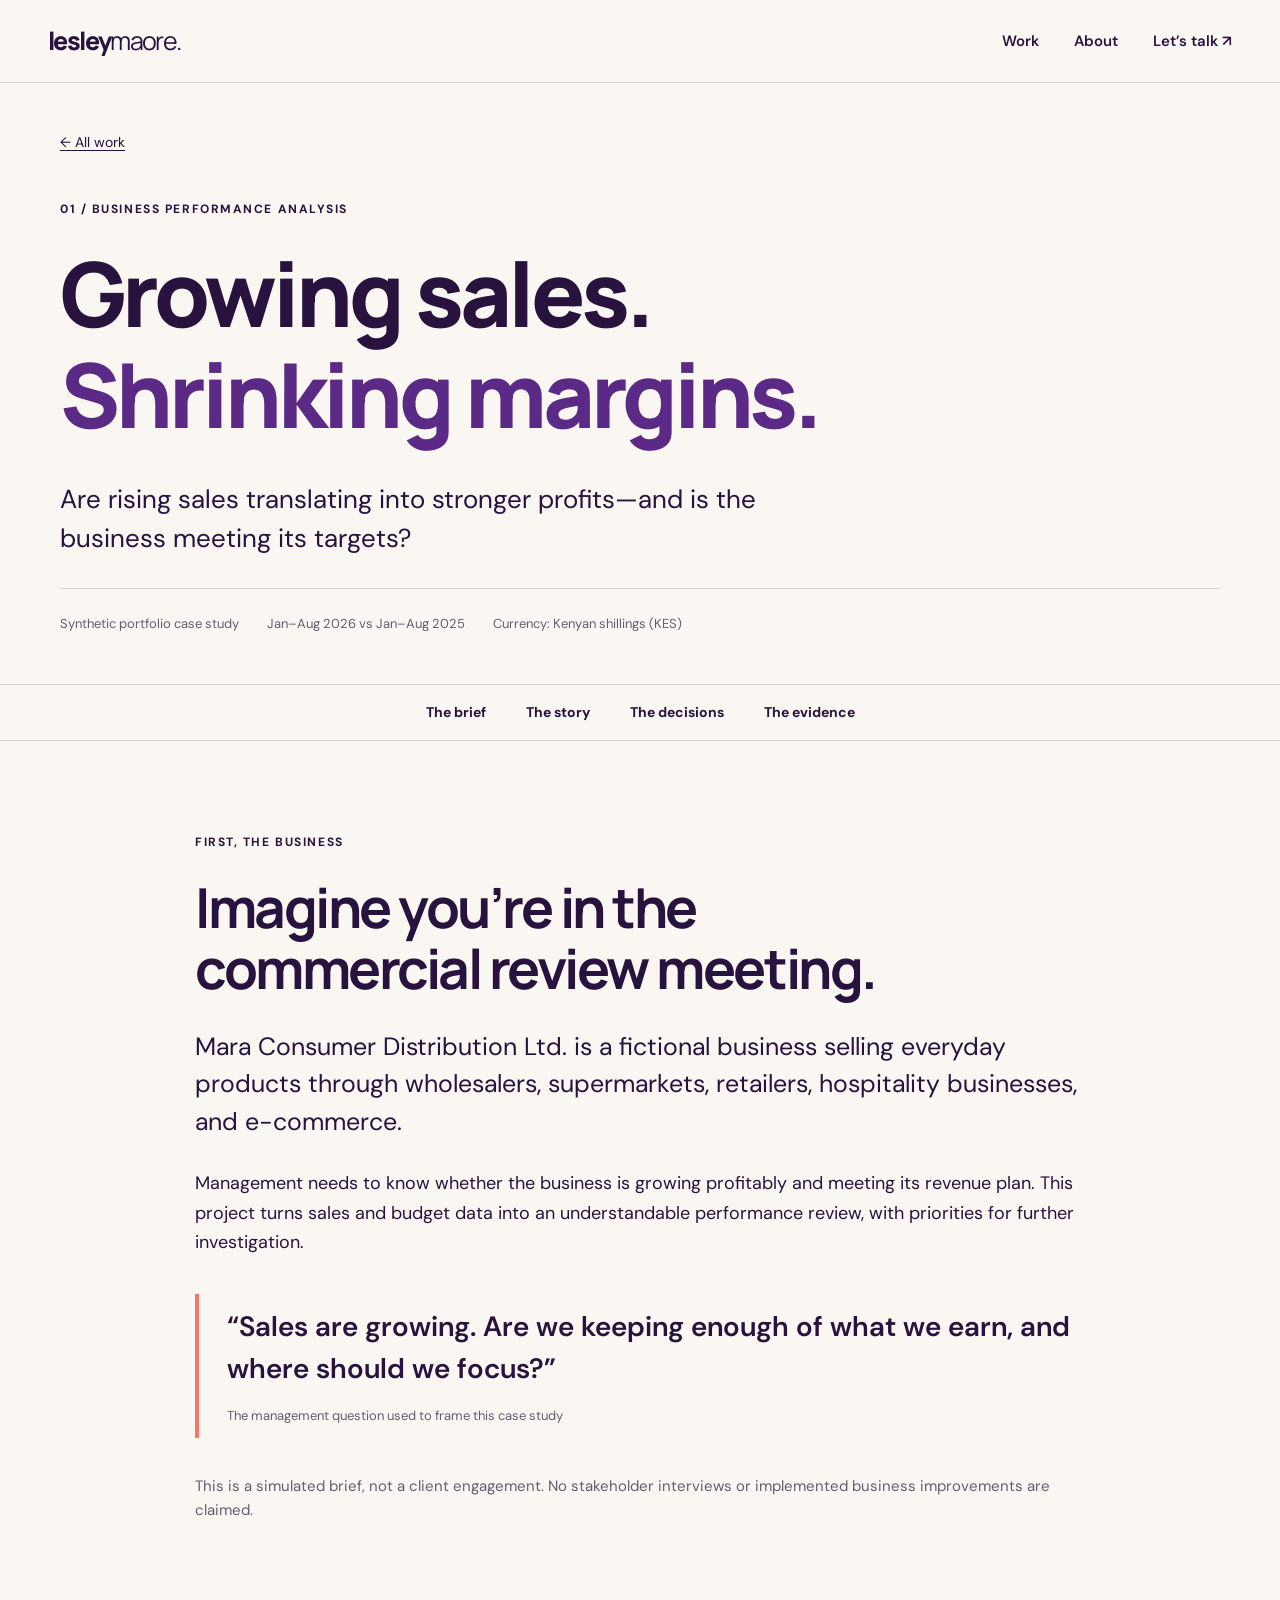
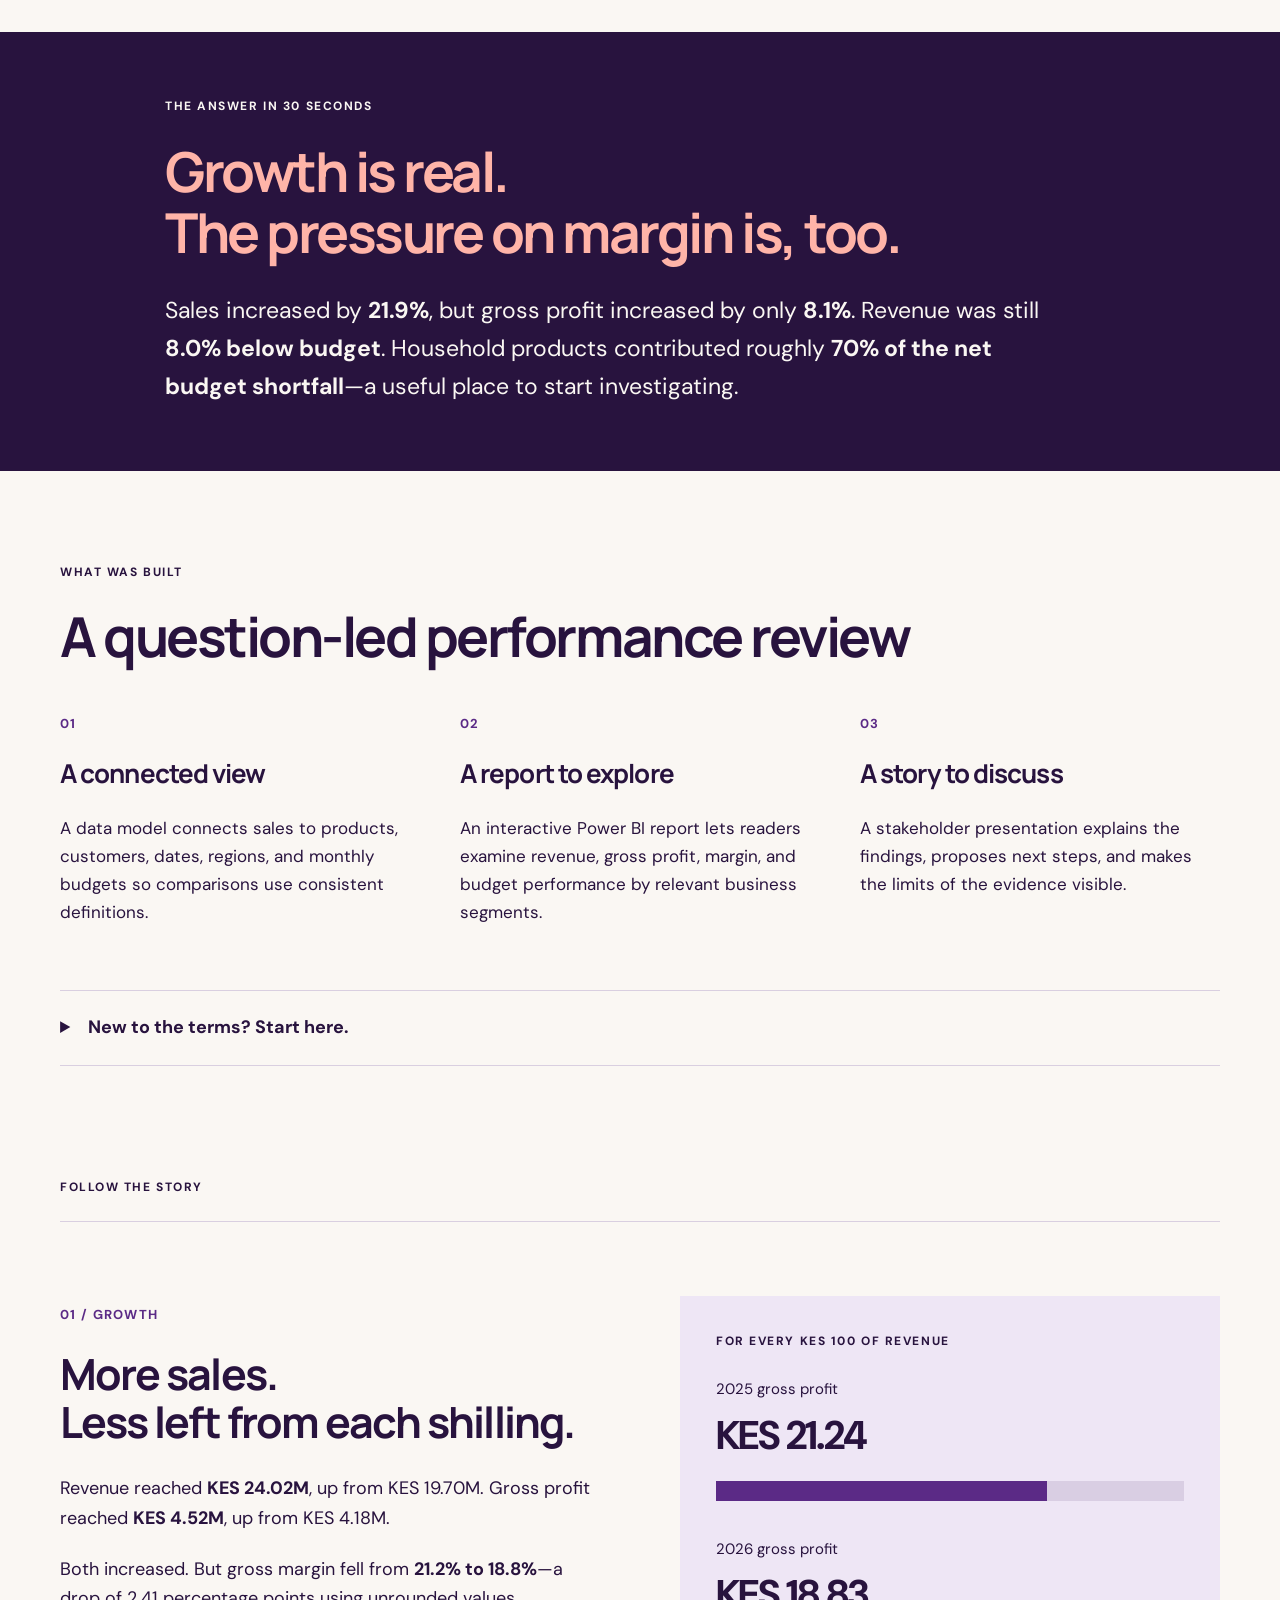
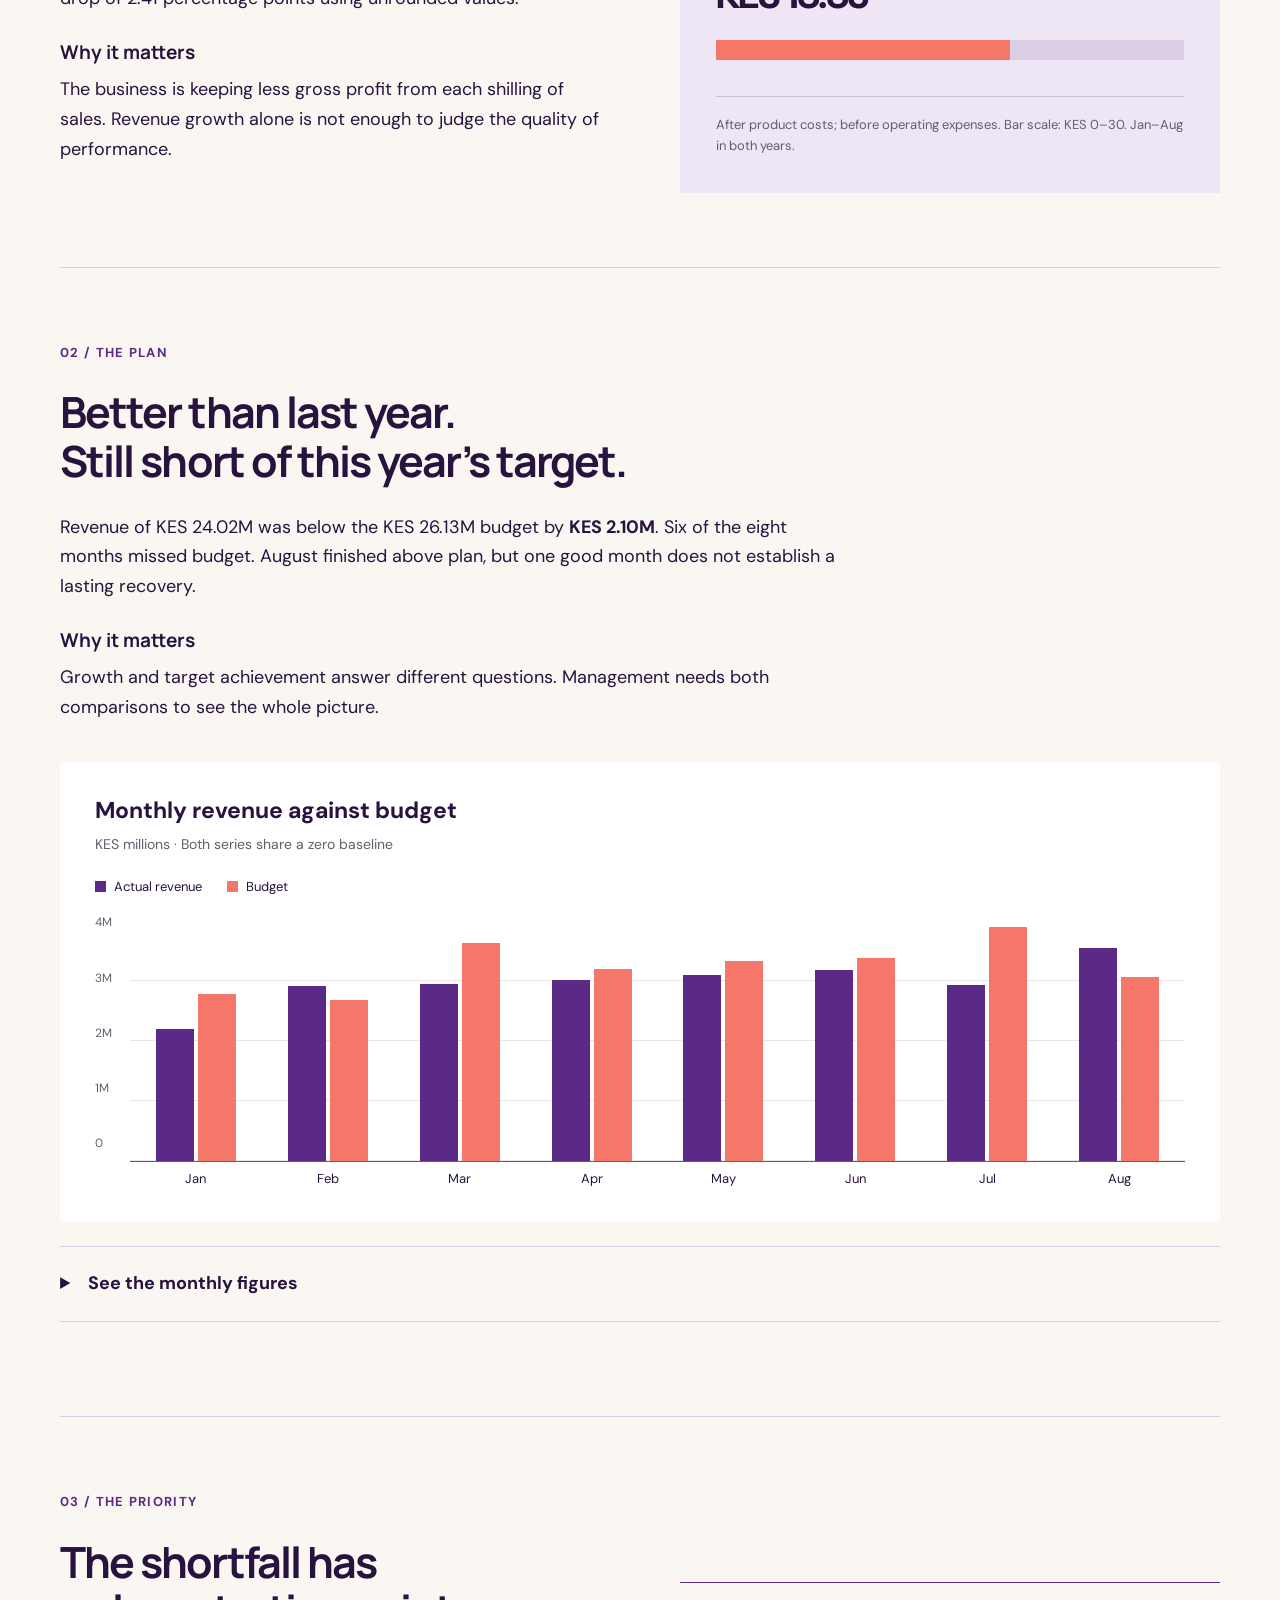
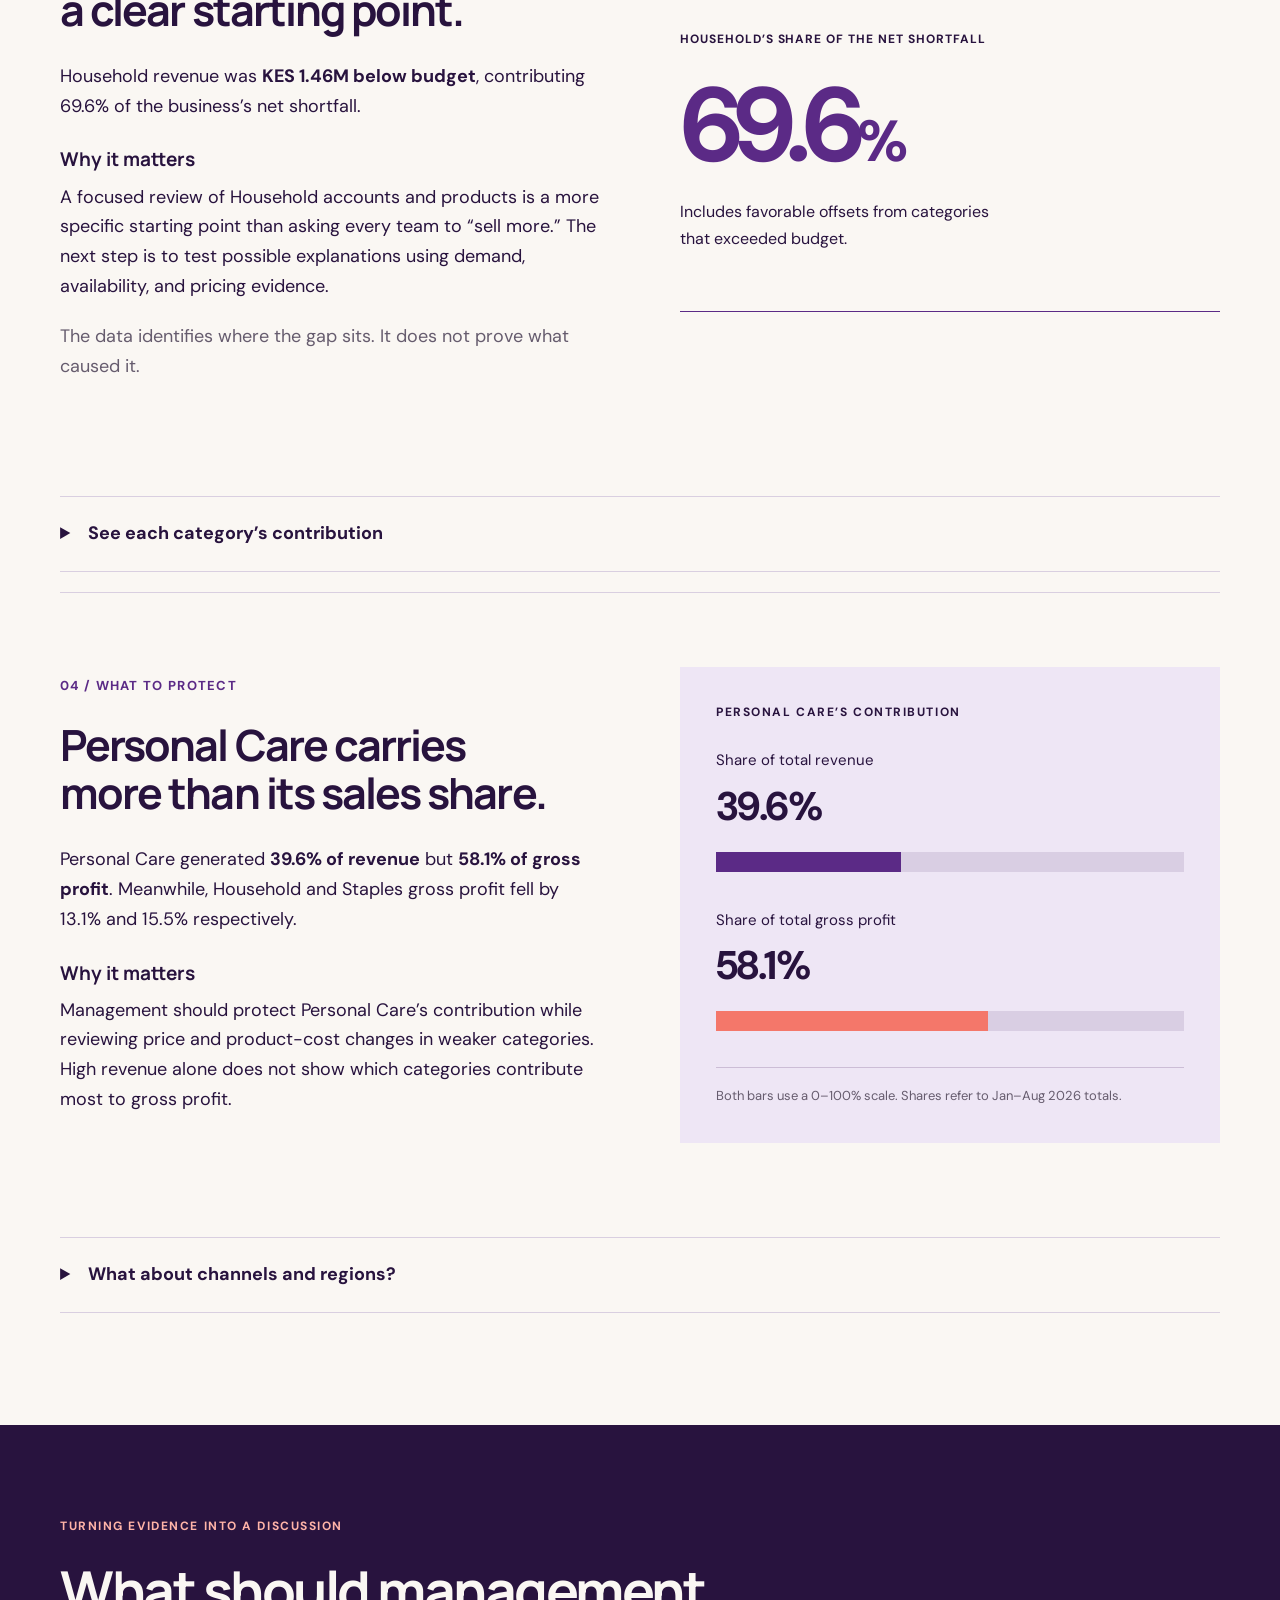
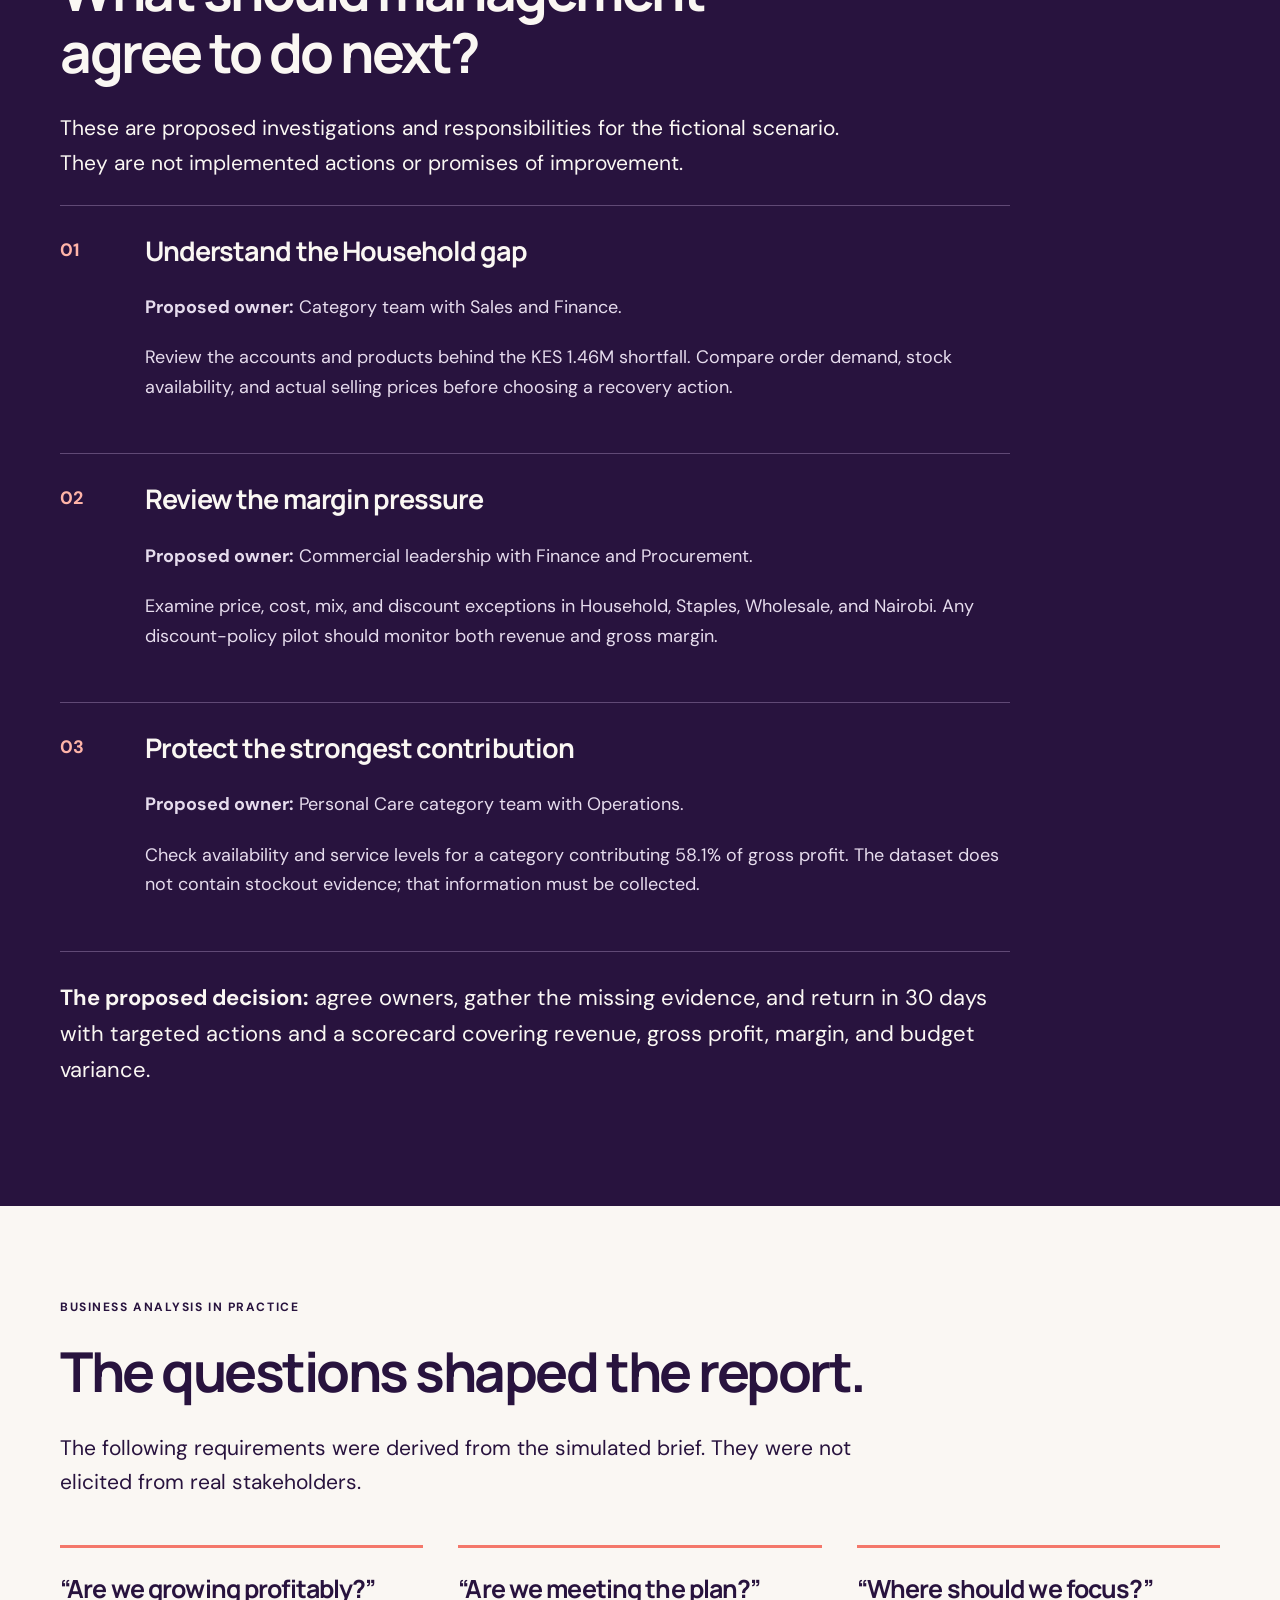
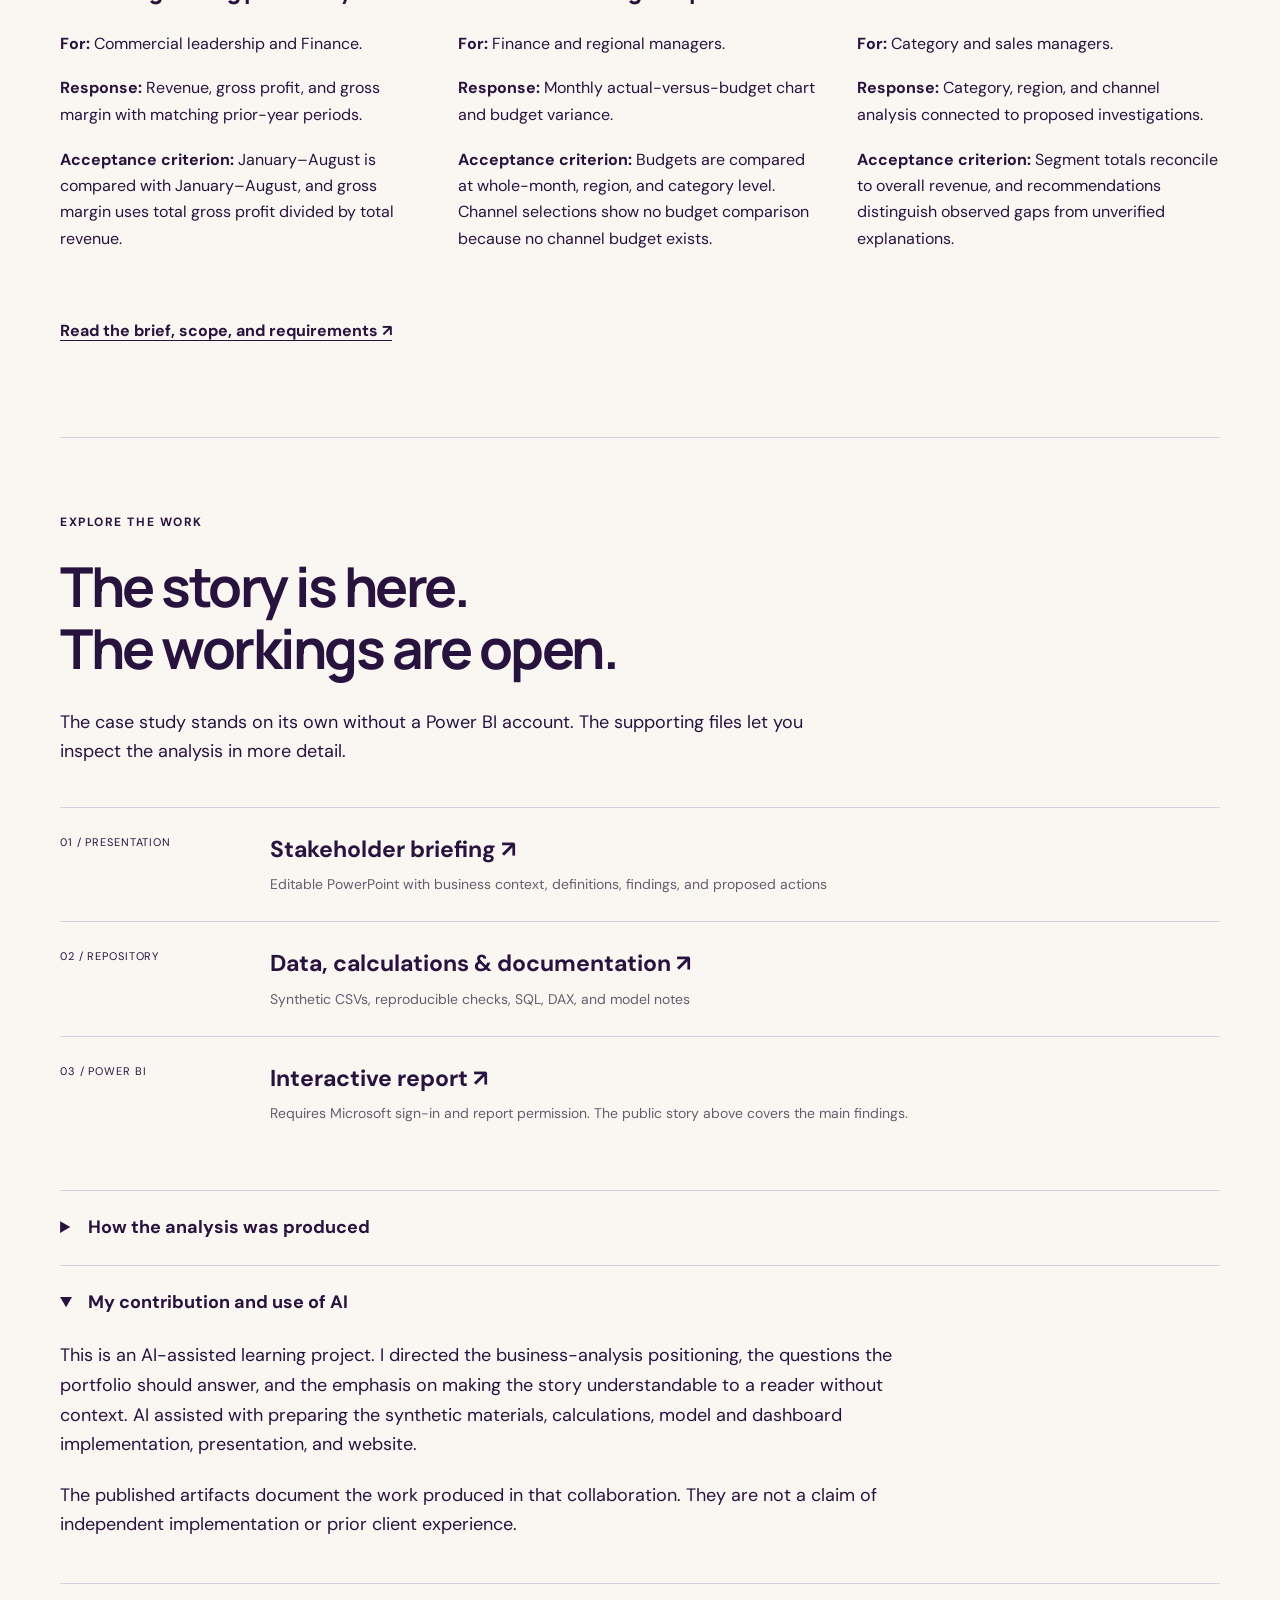
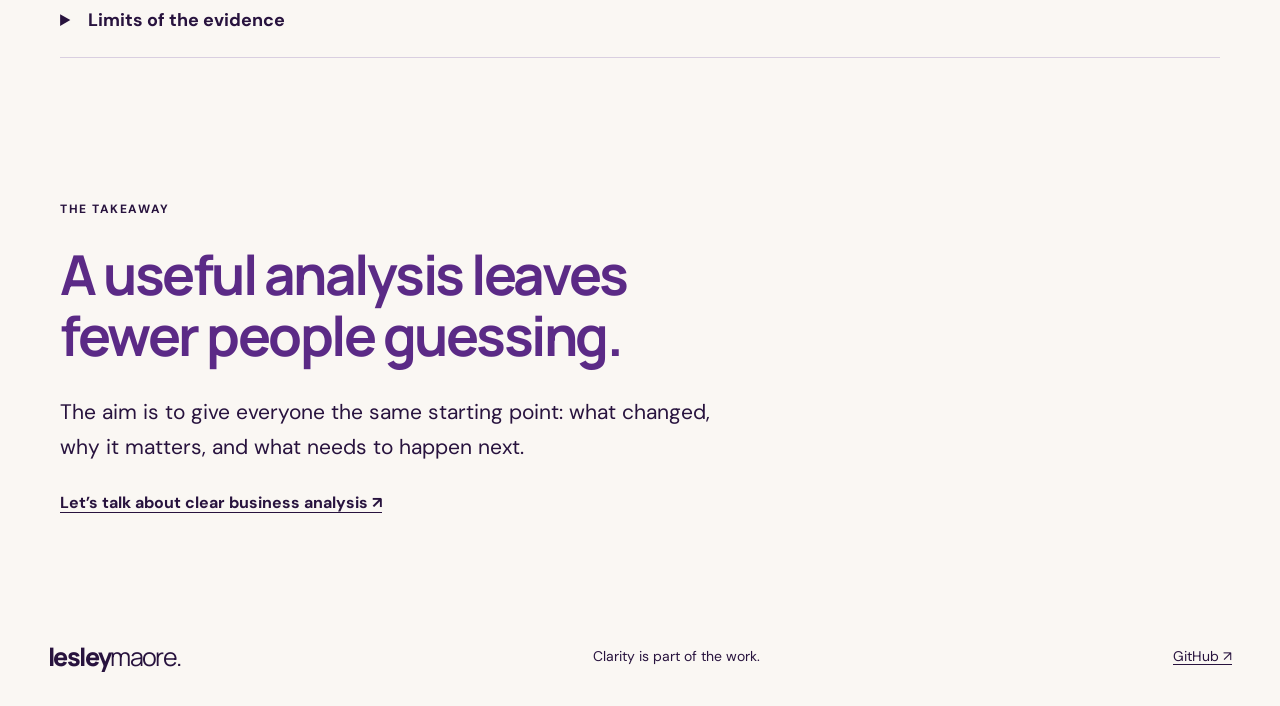
==== projects/commercial-performance/index.html @ d6d91012 "Create business analysis portfolio with a clear commercial performance case study" ====
<!doctype html><html lang="en"><head><meta charset="utf-8"><meta name="viewport" content="width=device-width,initial-scale=1"><title>Growing sales. Shrinking margins. | Lesley Maore</title><meta name="description" content="A business analysis case study investigating profitable growth, budget gaps, and management priorities using synthetic distribution data."><meta name="theme-color" content="#28133e"><meta property="og:title" content="Growing sales. Shrinking margins."><meta property="og:description" content="A business analysis case study investigating profitable growth, budget gaps, and management priorities using synthetic distribution data."><meta property="og:type" content="website"><meta property="og:url" content="https://lkmaore.github.io/projects/commercial-performance/"><link rel="icon" href="../../assets/favicon.svg" type="image/svg+xml"><link rel="stylesheet" href="../../assets/style.css"></head><body><a class="skip" href="#main">Skip to content</a><header class="site-header"><a class="wordmark" href="../../index.html" aria-label="Lesley Maore home">lesley<span>maore.</span></a><nav aria-label="Main navigation"><a href="../../index.html#work">Work</a><a href="../../index.html#about">About</a><a href="../../index.html#contact">Let’s talk <span aria-hidden="true">↗</span></a></nav></header><main id="main"><section class="case-hero wrap"><a class="back" href="../../index.html#work">← All work</a><p class="eyebrow">01 / BUSINESS PERFORMANCE ANALYSIS</p><h1>Growing sales.<br><em>Shrinking margins.</em></h1><p class="dek">Are rising sales translating into stronger profits—and is the business meeting its targets?</p><div class="case-meta"><span>Synthetic portfolio case study</span><span>Jan–Aug 2026 vs Jan–Aug 2025</span><span>Currency: Kenyan shillings (KES)</span></div></section>
<nav class="case-nav" aria-label="Case study sections"><a href="#brief">The brief</a><a href="#findings">The story</a><a href="#decisions">The decisions</a><a href="#evidence">The evidence</a></nav>
<section id="brief" class="wrap section prose"><p class="eyebrow">FIRST, THE BUSINESS</p><h2>Imagine you’re in the<br>commercial review meeting.</h2><p class="large">Mara Consumer Distribution Ltd. is a fictional business selling everyday products through wholesalers, supermarkets, retailers, hospitality businesses, and e-commerce.</p><p>Management needs to know whether the business is growing profitably and meeting its revenue plan. This project turns sales and budget data into an understandable performance review, with priorities for further investigation.</p><blockquote>“Sales are growing. Are we keeping enough of what we earn, and where should we focus?”<cite>The management question used to frame this case study</cite></blockquote><p class="quiet">This is a simulated brief, not a client engagement. No stakeholder interviews or implemented business improvements are claimed.</p></section>
<section class="summary-band"><div class="wrap"><p class="eyebrow">THE ANSWER IN 30 SECONDS</p><h2>Growth is real.<br>The pressure on margin is, too.</h2><p>Sales increased by <strong>21.9%</strong>, but gross profit increased by only <strong>8.1%</strong>. Revenue was still <strong>8.0% below budget</strong>. Household products contributed roughly <strong>70% of the net budget shortfall</strong>—a useful place to start investigating.</p></div></section>
<section class="wrap section"><div class="section-head"><p class="eyebrow">WHAT WAS BUILT</p><h2>A question-led performance review</h2></div><div class="deliverables"><div><span class="number">01</span><h3>A connected view</h3><p>A data model connects sales to products, customers, dates, regions, and monthly budgets so comparisons use consistent definitions.</p></div><div><span class="number">02</span><h3>A report to explore</h3><p>An interactive Power BI report lets readers examine revenue, gross profit, margin, and budget performance by relevant business segments.</p></div><div><span class="number">03</span><h3>A story to discuss</h3><p>A stakeholder presentation explains the findings, proposes next steps, and makes the limits of the evidence visible.</p></div></div><details class="glossary"><summary>New to the terms? Start here.</summary><dl><dt>Revenue</dt><dd>Sales value after discounts in this dataset.</dd><dt>Gross profit</dt><dd>Revenue minus the cost of the products sold. Rent, salaries, delivery costs, and other operating expenses are not deducted here.</dd><dt>Gross margin</dt><dd>The share of revenue left as gross profit. An 18.8% margin means about KES 18.80 remains from each KES 100 of revenue before operating expenses.</dd><dt>Budget variance</dt><dd>The difference between actual revenue and planned revenue. A negative number means sales fell short of the plan.</dd><dt>Year-on-year growth</dt><dd>The change compared with the same months of the previous year—not a partial year compared with a full year.</dd></dl></details></section>
<section id="findings" class="wrap section findings"><p class="eyebrow">FOLLOW THE STORY</p><article class="finding"><div class="finding-text"><span class="number">01 / GROWTH</span><h2>More sales.<br>Less left from each shilling.</h2><p>Revenue reached <strong>KES 24.02M</strong>, up from KES 19.70M. Gross profit reached <strong>KES 4.52M</strong>, up from KES 4.18M.</p><p>Both increased. But gross margin fell from <strong>21.2% to 18.8%</strong>—a drop of 2.41 percentage points using unrounded values.</p><h3>Why it matters</h3><p>The business is keeping less gross profit from each shilling of sales. Revenue growth alone is not enough to judge the quality of performance.</p></div><figure class="retained"><p class="eyebrow">FOR EVERY KES 100 OF REVENUE</p><div><span>2025 gross profit</span><strong>KES 21.24</strong><div class="track"><i style="width:70.8%"></i></div></div><div class="coral"><span>2026 gross profit</span><strong>KES 18.83</strong><div class="track"><i style="width:62.77%"></i></div></div><figcaption>After product costs; before operating expenses. Bar scale: KES 0–30. Jan–Aug in both years.</figcaption></figure></article>
<article class="finding stack"><div class="finding-text"><span class="number">02 / THE PLAN</span><h2>Better than last year.<br>Still short of this year’s target.</h2><p>Revenue of KES 24.02M was below the KES 26.13M budget by <strong>KES 2.10M</strong>. Six of the eight months missed budget. August finished above plan, but one good month does not establish a lasting recovery.</p><h3>Why it matters</h3><p>Growth and target achievement answer different questions. Management needs both comparisons to see the whole picture.</p></div><figure class="monthly"><figcaption><strong>Monthly revenue against budget</strong><span>KES millions · Both series share a zero baseline</span></figcaption><div class="legend"><span><i></i>Actual revenue</span><span><i class="coral"></i>Budget</span></div><div class="plot"><div class="axis"><span>4M</span><span>3M</span><span>2M</span><span>1M</span><span>0</span></div><div class="months"><div class="month"><div class="bars"><div class="bar actual" style="height:55.588%" title="Jan actual KES 2,223,511.50"></div><div class="bar budget" style="height:70.079%" title="Jan budget KES 2,803,172.98"></div></div><span>Jan</span></div><div class="month"><div class="bars"><div class="bar actual" style="height:73.617%" title="Feb actual KES 2,944,662.74"></div><div class="bar budget" style="height:67.403%" title="Feb budget KES 2,696,109.38"></div></div><span>Feb</span></div><div class="month"><div class="bars"><div class="bar actual" style="height:74.428%" title="Mar actual KES 2,977,111.33"></div><div class="bar budget" style="height:91.348%" title="Mar budget KES 3,653,923.17"></div></div><span>Mar</span></div><div class="month"><div class="bars"><div class="bar actual" style="height:75.814%" title="Apr actual KES 3,032,550.08"></div><div class="bar budget" style="height:80.354%" title="Apr budget KES 3,214,166.29"></div></div><span>Apr</span></div><div class="month"><div class="bars"><div class="bar actual" style="height:77.861%" title="May actual KES 3,114,449.76"></div><div class="bar budget" style="height:83.724%" title="May budget KES 3,348,967.28"></div></div><span>May</span></div><div class="month"><div class="bars"><div class="bar actual" style="height:79.998%" title="Jun actual KES 3,199,932.36"></div><div class="bar budget" style="height:85.083%" title="Jun budget KES 3,403,314.28"></div></div><span>Jun</span></div><div class="month"><div class="bars"><div class="bar actual" style="height:73.947%" title="Jul actual KES 2,957,877.82"></div><div class="bar budget" style="height:98.027%" title="Jul budget KES 3,921,078.20"></div></div><span>Jul</span></div><div class="month"><div class="bars"><div class="bar actual" style="height:89.347%" title="Aug actual KES 3,573,885.50"></div><div class="bar budget" style="height:77.159%" title="Aug budget KES 3,086,361.45"></div></div><span>Aug</span></div></div></div></figure><details><summary>See the monthly figures</summary><div class="table-scroll"><table><caption>January–August 2026 · KES</caption><thead><tr><th scope="col">Month</th><th scope="col">Actual</th><th scope="col">Budget</th><th scope="col">Actual − budget</th></tr></thead><tbody><tr><th scope="row">2026-01</th><td>2,223,511.50</td><td>2,803,172.98</td><td>-579,661.48</td></tr><tr><th scope="row">2026-02</th><td>2,944,662.74</td><td>2,696,109.38</td><td>+248,553.36</td></tr><tr><th scope="row">2026-03</th><td>2,977,111.33</td><td>3,653,923.17</td><td>-676,811.84</td></tr><tr><th scope="row">2026-04</th><td>3,032,550.08</td><td>3,214,166.29</td><td>-181,616.21</td></tr><tr><th scope="row">2026-05</th><td>3,114,449.76</td><td>3,348,967.28</td><td>-234,517.52</td></tr><tr><th scope="row">2026-06</th><td>3,199,932.36</td><td>3,403,314.28</td><td>-203,381.92</td></tr><tr><th scope="row">2026-07</th><td>2,957,877.82</td><td>3,921,078.20</td><td>-963,200.38</td></tr><tr><th scope="row">2026-08</th><td>3,573,885.50</td><td>3,086,361.45</td><td>+487,524.05</td></tr></tbody></table></div></details></article>
<article class="finding"><div class="finding-text"><span class="number">03 / THE PRIORITY</span><h2>The shortfall has<br>a clear starting point.</h2><p>Household revenue was <strong>KES 1.46M below budget</strong>, contributing 69.6% of the business’s net shortfall.</p><h3>Why it matters</h3><p>A focused review of Household accounts and products is a more specific starting point than asking every team to “sell more.” The next step is to test possible explanations using demand, availability, and pricing evidence.</p><p class="quiet">The data identifies where the gap sits. It does not prove what caused it.</p></div><aside class="big-stat"><span>HOUSEHOLD’S SHARE OF THE NET SHORTFALL</span><strong>69.6<span>%</span></strong><p>Includes favorable offsets from categories that exceeded budget.</p></aside></article><details><summary>See each category’s contribution</summary><div class="table-scroll"><table><caption>January–August 2026 category revenue · KES</caption><thead><tr><th scope="col">Category</th><th scope="col">Actual</th><th scope="col">Budget</th><th scope="col">Actual − budget</th></tr></thead><tbody><tr><th scope="row">Beverages</th><td>2,703,093.73</td><td>2,647,129.89</td><td>+55,963.84</td></tr><tr><th scope="row">Household</th><td>5,151,015.57</td><td>6,614,879.17</td><td>-1,463,863.60</td></tr><tr><th scope="row">Personal Care</th><td>9,506,706.60</td><td>10,002,775.89</td><td>-496,069.29</td></tr><tr><th scope="row">Snacks</th><td>2,128,549.20</td><td>2,091,917.26</td><td>+36,631.94</td></tr><tr><th scope="row">Staples</th><td>4,534,615.99</td><td>4,770,390.82</td><td>-235,774.83</td></tr></tbody></table></div></details>
<article class="finding"><div class="finding-text"><span class="number">04 / WHAT TO PROTECT</span><h2>Personal Care carries<br>more than its sales share.</h2><p>Personal Care generated <strong>39.6% of revenue</strong> but <strong>58.1% of gross profit</strong>. Meanwhile, Household and Staples gross profit fell by 13.1% and 15.5% respectively.</p><h3>Why it matters</h3><p>Management should protect Personal Care’s contribution while reviewing price and product-cost changes in weaker categories. High revenue alone does not show which categories contribute most to gross profit.</p></div><figure class="retained"><p class="eyebrow">PERSONAL CARE’S CONTRIBUTION</p><div><span>Share of total revenue</span><strong>39.6%</strong><div class="track"><i style="width:39.6%"></i></div></div><div class="coral"><span>Share of total gross profit</span><strong>58.1%</strong><div class="track"><i style="width:58.1%"></i></div></div><figcaption>Both bars use a 0–100% scale. Shares refer to Jan–Aug 2026 totals.</figcaption></figure></article>
<details><summary>What about channels and regions?</summary><p><strong>Wholesale:</strong> 49.7% of revenue, a 17.6% gross margin, and an average sales-line discount of 8.1%. Review discount exceptions and account economics before changing terms.</p><p><strong>Nairobi:</strong> 33.8% of revenue. Revenue grew 20.8%, while gross profit grew only 1.1%. Investigate product mix, realised prices, and costs.</p><p><strong>Western:</strong> Revenue grew 30.7%. Expansion would still need evidence about delivery costs and capacity. Growth alone does not prove that expansion would be profitable.</p></details></section>
<section id="decisions" class="decisions"><div class="wrap section"><p class="eyebrow">TURNING EVIDENCE INTO A DISCUSSION</p><h2>What should management<br>agree to do next?</h2><p class="intro">These are proposed investigations and responsibilities for the fictional scenario. They are not implemented actions or promises of improvement.</p><div class="action"><span>01</span><div><h3>Understand the Household gap</h3><p><strong>Proposed owner:</strong> Category team with Sales and Finance.</p><p>Review the accounts and products behind the KES 1.46M shortfall. Compare order demand, stock availability, and actual selling prices before choosing a recovery action.</p></div></div><div class="action"><span>02</span><div><h3>Review the margin pressure</h3><p><strong>Proposed owner:</strong> Commercial leadership with Finance and Procurement.</p><p>Examine price, cost, mix, and discount exceptions in Household, Staples, Wholesale, and Nairobi. Any discount-policy pilot should monitor both revenue and gross margin.</p></div></div><div class="action"><span>03</span><div><h3>Protect the strongest contribution</h3><p><strong>Proposed owner:</strong> Personal Care category team with Operations.</p><p>Check availability and service levels for a category contributing 58.1% of gross profit. The dataset does not contain stockout evidence; that information must be collected.</p></div></div><p class="decision-request"><strong>The proposed decision:</strong> agree owners, gather the missing evidence, and return in 30 days with targeted actions and a scorecard covering revenue, gross profit, margin, and budget variance.</p></div></section>
<section class="wrap section"><p class="eyebrow">BUSINESS ANALYSIS IN PRACTICE</p><h2>The questions shaped the report.</h2><p class="intro">The following requirements were derived from the simulated brief. They were not elicited from real stakeholders.</p><div class="requirements"><article><h3>“Are we growing profitably?”</h3><p><strong>For:</strong> Commercial leadership and Finance.</p><p><strong>Response:</strong> Revenue, gross profit, and gross margin with matching prior-year periods.</p><p><strong>Acceptance criterion:</strong> January–August is compared with January–August, and gross margin uses total gross profit divided by total revenue.</p></article><article><h3>“Are we meeting the plan?”</h3><p><strong>For:</strong> Finance and regional managers.</p><p><strong>Response:</strong> Monthly actual-versus-budget chart and budget variance.</p><p><strong>Acceptance criterion:</strong> Budgets are compared at whole-month, region, and category level. Channel selections show no budget comparison because no channel budget exists.</p></article><article><h3>“Where should we focus?”</h3><p><strong>For:</strong> Category and sales managers.</p><p><strong>Response:</strong> Category, region, and channel analysis connected to proposed investigations.</p><p><strong>Acceptance criterion:</strong> Segment totals reconcile to overall revenue, and recommendations distinguish observed gaps from unverified explanations.</p></article></div><a class="text-link" href="docs/business-brief.md">Read the brief, scope, and requirements ↗</a></section>
<section id="evidence" class="wrap section evidence"><p class="eyebrow">EXPLORE THE WORK</p><h2>The story is here.<br>The workings are open.</h2><p>The case study stands on its own without a Power BI account. The supporting files let you inspect the analysis in more detail.</p><div class="resource-links"><a href="downloads/Lesley_Maore_Stakeholder_Briefing.pptx"><span>01 / PRESENTATION</span><strong>Stakeholder briefing ↗</strong><small>Editable PowerPoint with business context, definitions, findings, and proposed actions</small></a><a href="https://github.com/lkmaore/lkmaore.github.io/tree/main/projects/commercial-performance"><span>02 / REPOSITORY</span><strong>Data, calculations & documentation ↗</strong><small>Synthetic CSVs, reproducible checks, SQL, DAX, and model notes</small></a><a href="https://app.powerbi.com/groups/me/reports/a87b44f0-c1c1-4bfe-9082-3bd79261bef2/0c62b11e54b5ee8b6ae3?experience=power-bi"><span>03 / POWER BI</span><strong>Interactive report ↗</strong><small>Requires Microsoft sign-in and report permission. The public story above covers the main findings.</small></a></div><details><summary>How the analysis was produced</summary><p>The supplied synthetic dataset covers January 2024–August 2026: 19,190 sales lines, 9,820 orders, 180 customers, and 60 products. This story compares January–August 2026 with the same months in 2025.</p><p>Revenue is net sales after discounts. Gross profit is revenue minus product costs. Margin is calculated from totals, not by averaging row percentages. Average discount is an unweighted mean across sales lines.</p><p>Budget rows represent a month, region, and category. They are aggregated independently of sales before comparison, avoiding duplicate counting. No channel budget is assumed.</p><p><a href="docs/model-and-metrics.md">See the model, formulas, and safeguards</a> · <a href="docs/data_dictionary.md">Data dictionary</a></p></details><details open><summary>My contribution and use of AI</summary><p>This is an AI-assisted learning project. I directed the business-analysis positioning, the questions the portfolio should answer, and the emphasis on making the story understandable to a reader without context. AI assisted with preparing the synthetic materials, calculations, model and dashboard implementation, presentation, and website.</p><p>The published artifacts document the work produced in that collaboration. They are not a claim of independent implementation or prior client experience.</p></details><details><summary>Limits of the evidence</summary><p>All company, customer, product, and transaction data is synthetic. There are no real stakeholder interviews, implemented recommendations, or measured business benefits.</p><p>Returns, stockouts, delivery costs, operating expenses, receivables, and payment terms are not available. Gross profit is not net profit. The observed patterns cannot establish the causes of margin change.</p><p>The Power BI model uses embedded data snapshots; it is not an automated production reporting pipeline.</p></details></section>
<section class="closing wrap"><p class="eyebrow">THE TAKEAWAY</p><h2>A useful analysis leaves<br>fewer people guessing.</h2><p>The aim is to give everyone the same starting point: what changed, why it matters, and what needs to happen next.</p><a class="text-link" href="../../index.html#contact">Let’s talk about clear business analysis ↗</a></section></main><footer><a class="wordmark" href="../../index.html">lesley<span>maore.</span></a><p>Clarity is part of the work.</p><a href="https://github.com/lkmaore">GitHub ↗</a></footer><script src="../../assets/site.js" defer></script></body></html>
---- assets/style.css ----
@import url('https://fonts.googleapis.com/css2?family=DM+Sans:wght@400;500;600;700&family=Manrope:wght@400;500;600;700;800&display=swap');
:root{--ink:#28133e;--purple:#5b2a86;--coral:#f4776a;--paper:#faf7f3;--lav:#eee6f5;--muted:#665c6e;--line:#d9cfe0}*{box-sizing:border-box}html{scroll-behavior:smooth;scroll-padding-top:88px}body{margin:0;background:var(--paper);color:var(--ink);font-family:'DM Sans',Arial,sans-serif;font-size:18px;line-height:1.65}a{color:inherit;text-underline-offset:.24em}a:hover{text-decoration-thickness:2px}a:focus-visible,summary:focus-visible,button:focus-visible{outline:3px solid var(--purple);outline-offset:6px}h1,h2,h3,.wordmark{font-family:Manrope,Arial,sans-serif;line-height:1.12;letter-spacing:-.045em}h1,h2,h3,p,figure{margin-top:0}h1{font-size:clamp(58px,7.9vw,112px);font-weight:800;margin-bottom:36px}h2{font-size:clamp(34px,4.3vw,60px);font-weight:700;margin-bottom:28px}h3{font-size:27px;letter-spacing:-.035em}em{color:var(--purple);font-style:normal}p{margin-bottom:1.15em}strong{font-weight:700}.wrap{width:min(1160px,calc(100% - 96px));margin-inline:auto}.site-header{padding:27px 48px;display:flex;align-items:center;justify-content:space-between;max-width:1440px;margin:auto;border-bottom:1px solid var(--line)}.wordmark{text-decoration:none;font-size:25px;font-weight:800;letter-spacing:-.065em}.wordmark span{font-weight:400}.site-header nav{display:flex;gap:35px;font-size:15px;font-weight:600}.site-header nav a{text-decoration:none}.site-header nav a:hover{color:var(--purple)}.skip{position:absolute;left:15px;top:-100px;background:white;z-index:20;padding:12px}.skip:focus{top:10px}.eyebrow{font-size:12px;font-weight:700;letter-spacing:.13em;line-height:1.6;margin-bottom:24px}.hero{padding-block:70px 45px;position:relative}.hero h1{max-width:950px}.hero-bottom{display:flex;align-items:center;gap:65px}.hero-bottom p{max-width:580px;font-size:21px;line-height:1.55;margin:0}.button{display:inline-flex;align-items:center;justify-content:space-between;gap:24px;background:var(--ink);color:white;padding:17px 23px;font-size:15px;text-decoration:none;font-weight:600;min-height:54px}.button:hover{background:var(--purple)}.hero-note{display:flex;align-items:center;justify-content:space-between;border-top:1px solid var(--line);margin-top:54px;padding-top:25px;font-size:10px;letter-spacing:.1em;font-weight:700}.asterisk{font-size:75px;color:var(--coral);line-height:1}.manifesto{background:var(--ink);color:var(--paper);padding-block:76px}.manifesto .wrap{display:grid;grid-template-columns:1fr 1.4fr;column-gap:80px}.manifesto .eyebrow{grid-column:1/-1;color:#d4c2e4}.manifesto h2{font-size:45px;margin:0}.manifesto p:last-child{font-size:23px;line-height:1.5;margin:0;color:#e4d8eb}.section{padding-block:92px}.section-head{margin-bottom:45px}.featured{display:grid;grid-template-columns:1.1fr 1fr;gap:65px;align-items:center}.feature-copy h3{font-size:48px;margin-bottom:25px}.feature-copy h3 a{text-decoration:none}.feature-copy>p:not(.eyebrow){max-width:500px}.quiet{font-size:15px;color:var(--muted)}.text-link{font-weight:700;font-size:16px}.feature-chart{background:var(--lav);padding:36px 38px}.feature-chart>p:not(.eyebrow){font-size:19px;margin:32px 0 16px}.feature-chart small,figcaption{font-size:13px;line-height:1.6;color:var(--muted)}.mini-row{display:grid;grid-template-columns:1fr auto;gap:8px;margin:25px 0}.mini-row strong{font-size:31px;line-height:1}.mini-row span{font-size:15px}.track{height:13px;background:#d9cee3;grid-column:1/-1;margin:13px 0 0;overflow:hidden}.track i{height:100%;display:block;background:var(--purple)}.coral .track i{background:var(--coral)}.about{display:grid;grid-template-columns:1fr 1.4fr;gap:80px;border-top:1px solid var(--line)}.large{font-size:25px;line-height:1.5}.contact{padding-block:80px;background:var(--purple);color:white}.contact p:not(.eyebrow){max-width:590px;font-size:22px}.light{background:var(--paper);color:var(--ink)}.light:hover{background:var(--lav)}footer{display:flex;justify-content:space-between;gap:25px;align-items:center;padding:35px 48px;font-size:14px}footer p{margin:0}.case-hero{padding-block:44px 50px}.back{font-size:14px;display:inline-block;margin-bottom:46px}.case-hero h1{font-size:clamp(52px,7vw,96px)}.dek{font-size:26px;max-width:760px;line-height:1.5}.case-meta{display:flex;flex-wrap:wrap;gap:12px 28px;font-size:13px;color:var(--muted);border-top:1px solid var(--line);padding-top:24px}.case-nav{position:sticky;top:0;z-index:5;display:flex;justify-content:center;gap:40px;background:var(--paper);border-block:1px solid var(--line);padding:16px;font-size:14px}.case-nav a{text-decoration:none;font-weight:700}.prose{max-width:890px}blockquote{border-left:4px solid var(--coral);margin:36px 0;padding:12px 0 12px 28px;font-size:28px;font-weight:600;line-height:1.5}blockquote cite{display:block;font-size:13px;color:var(--muted);font-style:normal;font-weight:400;margin-top:16px}.summary-band{background:var(--ink);color:var(--paper);padding:65px 0}.summary-band .wrap{max-width:950px}.summary-band h2{color:#ffb4a8}.summary-band p:last-child{font-size:23px;max-width:900px;margin-bottom:0}.deliverables{display:grid;grid-template-columns:repeat(3,1fr);gap:40px}.number{display:block;color:var(--purple);font-size:13px;font-weight:700;letter-spacing:.1em;margin-bottom:25px}.deliverables p{font-size:17px}.deliverables h3{font-size:26px}details{border-top:1px solid var(--line);border-bottom:1px solid var(--line);padding:22px 0;margin:20px 0}details+details{border-top:0;margin-top:-20px}summary{cursor:pointer;font-weight:700;font-size:18px;list-style-position:outside;margin-left:20px;padding-left:8px}details[open] summary{margin-bottom:24px}details p,details dl{max-width:880px}dl{display:grid;grid-template-columns:160px 1fr;gap:15px 30px}dt{font-weight:700}dd{margin:0}.glossary{margin-top:44px}.findings{padding-top:0}.finding{display:grid;grid-template-columns:1fr 1fr;gap:80px;align-items:center;padding-block:74px;border-top:1px solid var(--line)}.finding h2{font-size:43px}.finding h3{font-size:19px;margin-top:28px;margin-bottom:12px;letter-spacing:0}.finding-text p{font-size:18px}.retained{padding:36px;background:var(--lav);margin:0}.retained>div{margin-block:26px 36px}.retained span{font-size:15px;display:block}.retained strong{display:block;font-size:40px;letter-spacing:-.04em}.retained .track{height:20px}.retained figcaption{border-top:1px solid #ccbdd6;padding-top:18px}.stack{display:block}.stack .finding-text{max-width:790px}.monthly{margin:40px 0 24px;background:#fff;padding:30px 35px}.monthly figcaption strong{display:block;font-size:23px;color:var(--ink);margin-bottom:4px}.monthly figcaption span{font-size:14px}.legend{display:flex;gap:25px;font-size:13px;margin:20px 0}.legend span{display:flex;align-items:center;gap:8px}.legend i{width:11px;height:11px;background:var(--purple);display:inline-block}.legend i.coral{background:var(--coral)}.plot{display:flex;height:275px;padding-top:5px}.axis{width:35px;display:flex;flex-direction:column;justify-content:space-between;height:240px;font-size:12px;color:var(--muted);transform:translateY(-9px)}.months{display:flex;flex:1;justify-content:space-around;height:240px;background:repeating-linear-gradient(to top,#e9e3ec 0px,#e9e3ec 1px,transparent 1px,transparent 60px);border-bottom:1px solid var(--muted)}.month{width:9%;height:100%;text-align:center;font-size:13px}.bars{height:100%;display:flex;align-items:flex-end;justify-content:center;gap:4px}.bar{width:40%;background:var(--purple);min-height:1px}.budget{background:var(--coral)}.month>span{display:block;margin-top:7px}.table-scroll{overflow:auto}table{width:100%;border-collapse:collapse;font-size:14px}caption{text-align:left;margin-bottom:12px;color:var(--muted)}th,td{padding:11px 12px;text-align:right;border-bottom:1px solid var(--line);white-space:nowrap}th:first-child{text-align:left}.big-stat{border-block:1px solid var(--purple);padding:40px 0}.big-stat>span{font-size:12px;letter-spacing:.08em;font-weight:700}.big-stat strong{display:block;font-size:105px;color:var(--purple);line-height:1.4;letter-spacing:-.07em}.big-stat strong span{font-size:58px}.big-stat p{max-width:320px;font-size:16px}.decisions{background:var(--ink);color:var(--paper)}.decisions .eyebrow,.decisions .action>span{color:#ffb4a8}.intro{max-width:800px;font-size:21px}.action{display:grid;grid-template-columns:55px 1fr;gap:30px;border-top:1px solid #604975;padding-block:30px;max-width:950px}.action>span{font-weight:700}.action h3{font-size:27px}.action p{font-size:18px;color:#e6dced}.decision-request{max-width:950px;border-top:1px solid #604975;padding-top:28px;font-size:22px}.requirements{display:grid;grid-template-columns:repeat(3,1fr);gap:35px;margin:45px 0}.requirements article{border-top:3px solid var(--coral);padding-top:25px}.requirements h3{font-size:25px;line-height:1.3}.requirements p{font-size:16px}.evidence{border-top:1px solid var(--line);padding-top:75px}.evidence>p:not(.eyebrow){max-width:780px}.resource-links{margin:40px 0}.resource-links a{display:grid;grid-template-columns:180px 1fr;gap:8px 30px;text-decoration:none;padding:25px 0;border-top:1px solid var(--line)}.resource-links a:hover strong{text-decoration:underline}.resource-links span{font-size:11px;letter-spacing:.08em}.resource-links strong{font-size:23px;line-height:1.4}.resource-links small{grid-column:2;font-size:14px;color:var(--muted)}.closing{padding-block:30px 90px}.closing p:not(.eyebrow){max-width:660px;font-size:21px}.closing h2{color:var(--purple)}
@media(min-width:1450px){.hero{padding-block:85px 55px}}@media(max-width:900px){.wrap{width:calc(100% - 48px)}.site-header{padding:22px 24px}.hero-bottom{gap:28px;align-items:flex-start;flex-direction:column}.manifesto .wrap,.about{gap:30px}.featured{gap:28px}.feature-copy h3{font-size:38px}.feature-chart{padding:25px}.finding{gap:35px}.finding h2{font-size:35px}.big-stat strong{font-size:85px}.requirements{grid-template-columns:1fr}.deliverables{gap:25px}.deliverables h3{font-size:23px}}
@media(max-width:620px){body{font-size:17px}.wrap{width:calc(100% - 40px)}.site-header{padding:20px}.wordmark{font-size:22px}.site-header nav{gap:18px;font-size:13px}.hero{padding-block:48px 30px}.hero h1{font-size:58px;letter-spacing:-.065em}.hero-bottom p{font-size:19px}.hero-note{margin-top:35px}.manifesto{padding-block:48px}.manifesto .wrap,.about,.featured,.finding,.deliverables{display:block}.manifesto h2{font-size:35px;margin-bottom:24px}.manifesto p:last-child{font-size:20px}.section{padding-block:56px}.section-head{margin-bottom:32px}.featured .feature-copy{margin-bottom:34px}.feature-copy h3{font-size:40px}.about>div:first-child{margin-bottom:30px}.large{font-size:23px}.contact{padding-block:50px}footer{padding:26px 20px;flex-wrap:wrap}footer p{display:none}.case-hero{padding-block:30px}.case-hero h1{font-size:51px}.back{margin-bottom:30px}.dek{font-size:22px}.case-meta{gap:8px}.case-nav{gap:20px;font-size:12px;padding:15px 10px}.prose blockquote{font-size:23px;padding-left:20px}.summary-band{padding-block:45px}.summary-band p:last-child{font-size:20px}.deliverables>div{margin-bottom:30px}.number{margin-bottom:18px}dl{display:block}dt{margin-top:20px}dd{margin-top:5px}.finding{padding-block:45px}.finding-text{margin-bottom:32px}.finding h2{font-size:36px}.retained{padding:25px}.big-stat{padding:25px 0}.big-stat strong{font-size:90px}.monthly{padding:20px 14px}.monthly figcaption strong{font-size:21px}.plot{height:230px}.axis,.months{height:195px}.months{background-size:auto 48.75px;background-image:linear-gradient(to top,#e9e3ec 1px,transparent 1px)}.bars{gap:2px}.month{font-size:11px}.action{gap:12px;grid-template-columns:30px 1fr}.action h3{font-size:24px}.resource-links a{display:block}.resource-links span,.resource-links strong,.resource-links small{display:block;margin-bottom:9px}.resource-links strong{font-size:22px}.closing{padding-bottom:55px}.intro{font-size:19px}.feature-chart small{font-size:12px}}@media(prefers-reduced-motion:reduce){html{scroll-behavior:auto}}@media print{.site-header,.case-nav,footer,.button{display:none}details:not([open]){display:block}body{font-size:12pt}h1{font-size:38pt}h2{font-size:25pt}.wrap{width:100%}.section,.finding{padding-block:25px}.finding,.featured{break-inside:avoid}.decisions,.summary-band,.manifesto{background:white;color:#28133e}.decisions p{color:#28133e}.hero-note{display:none}}
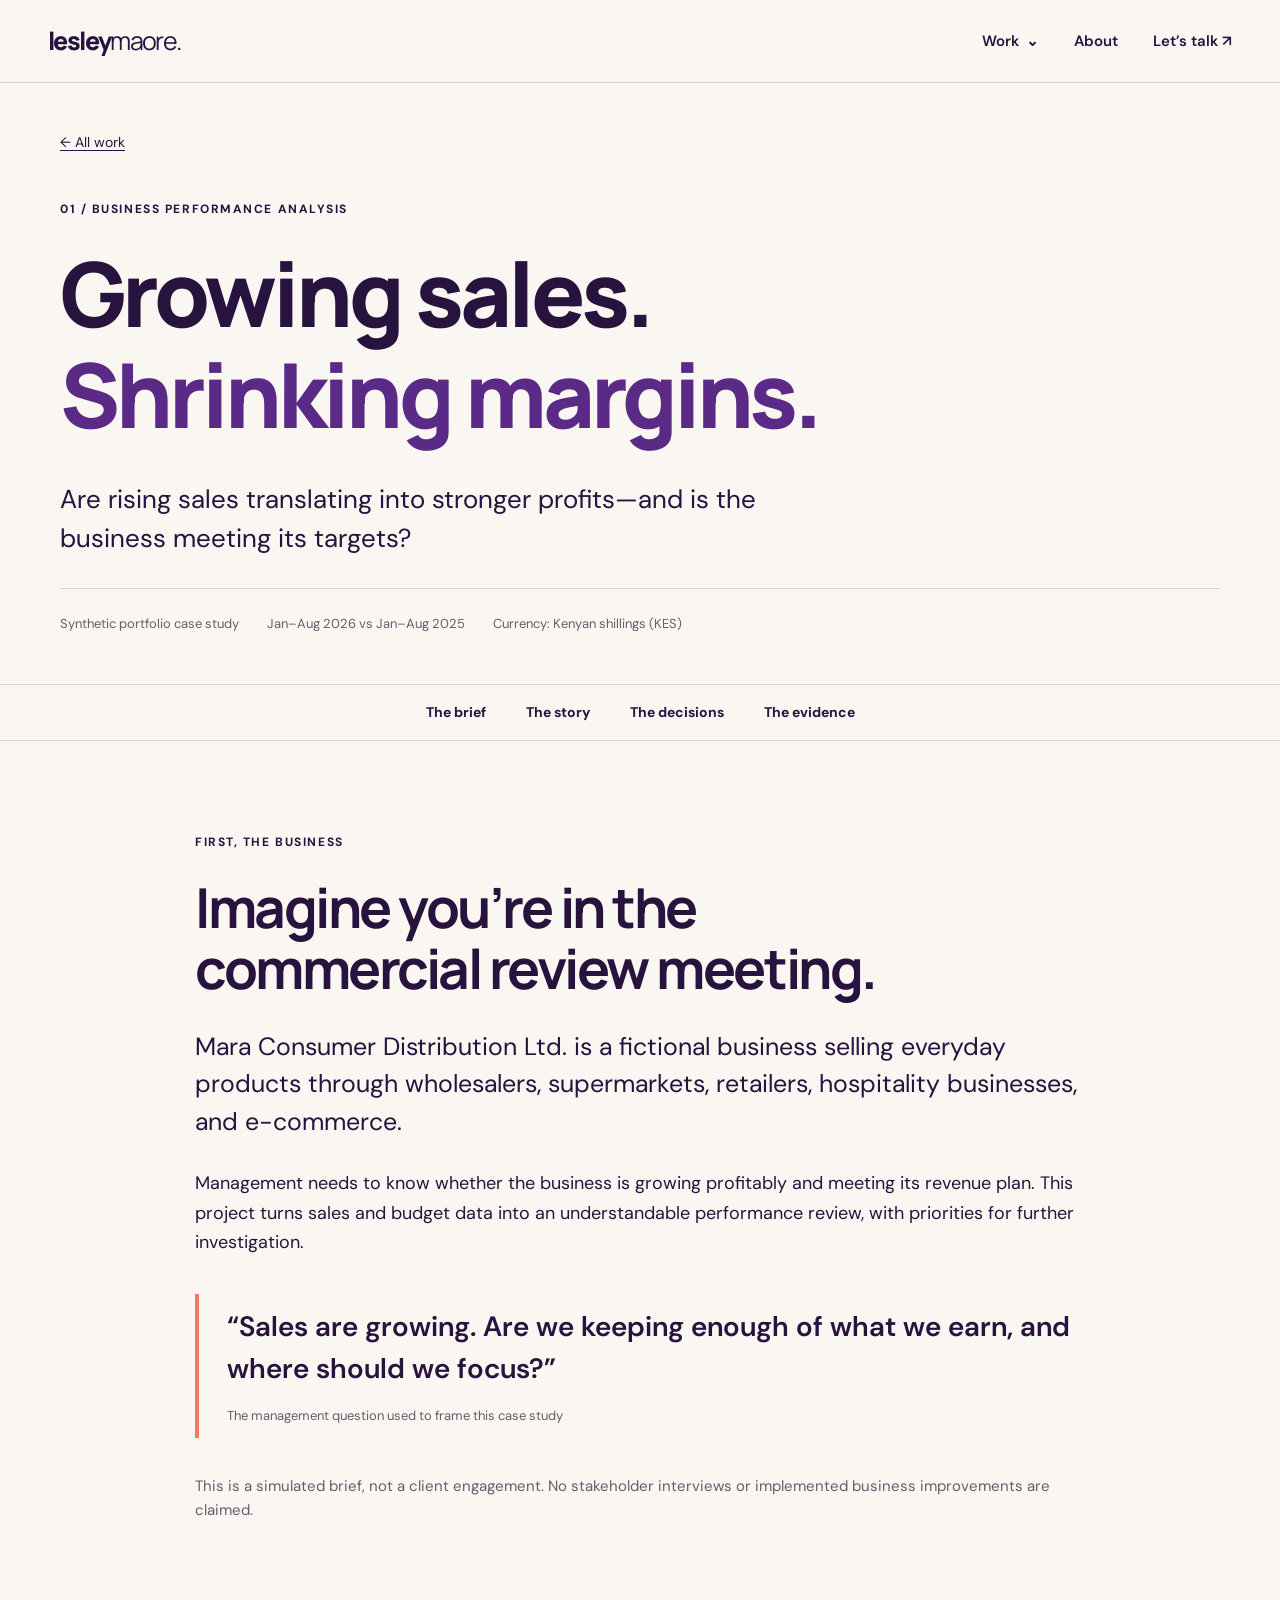
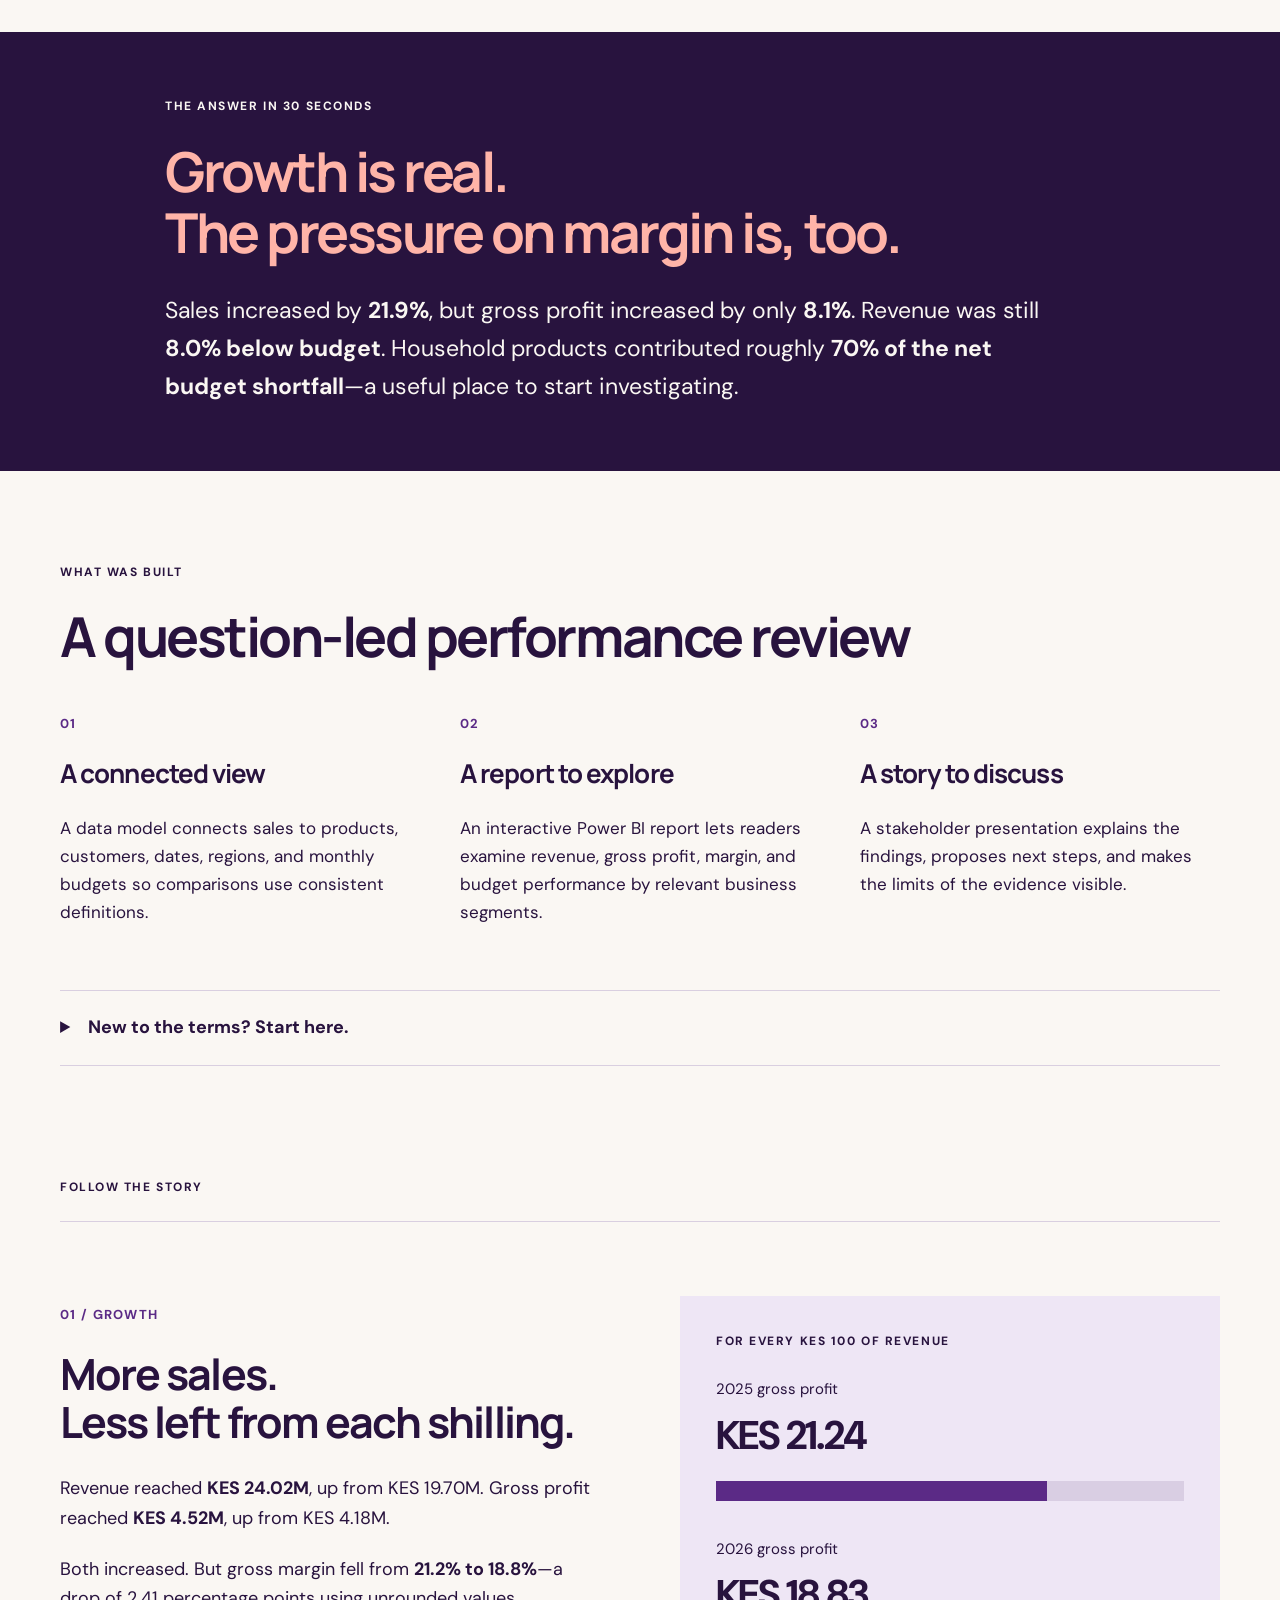
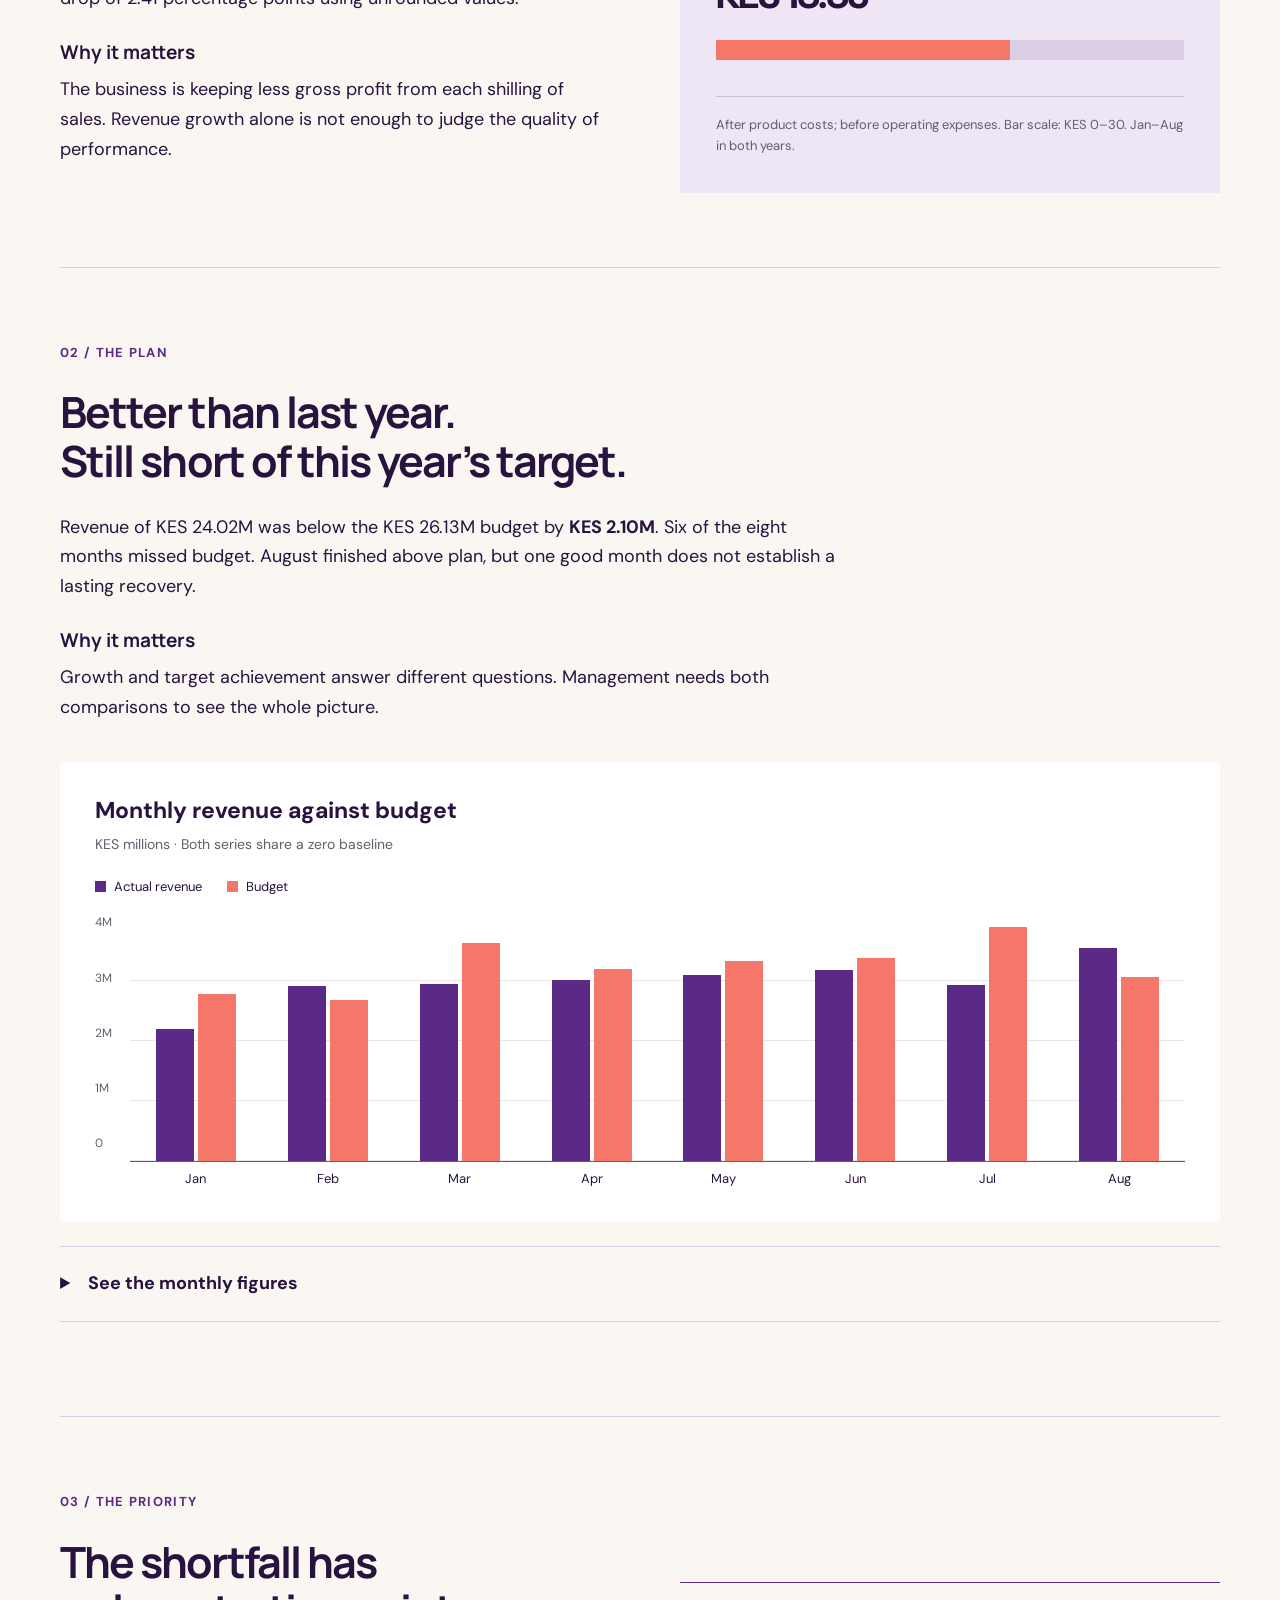
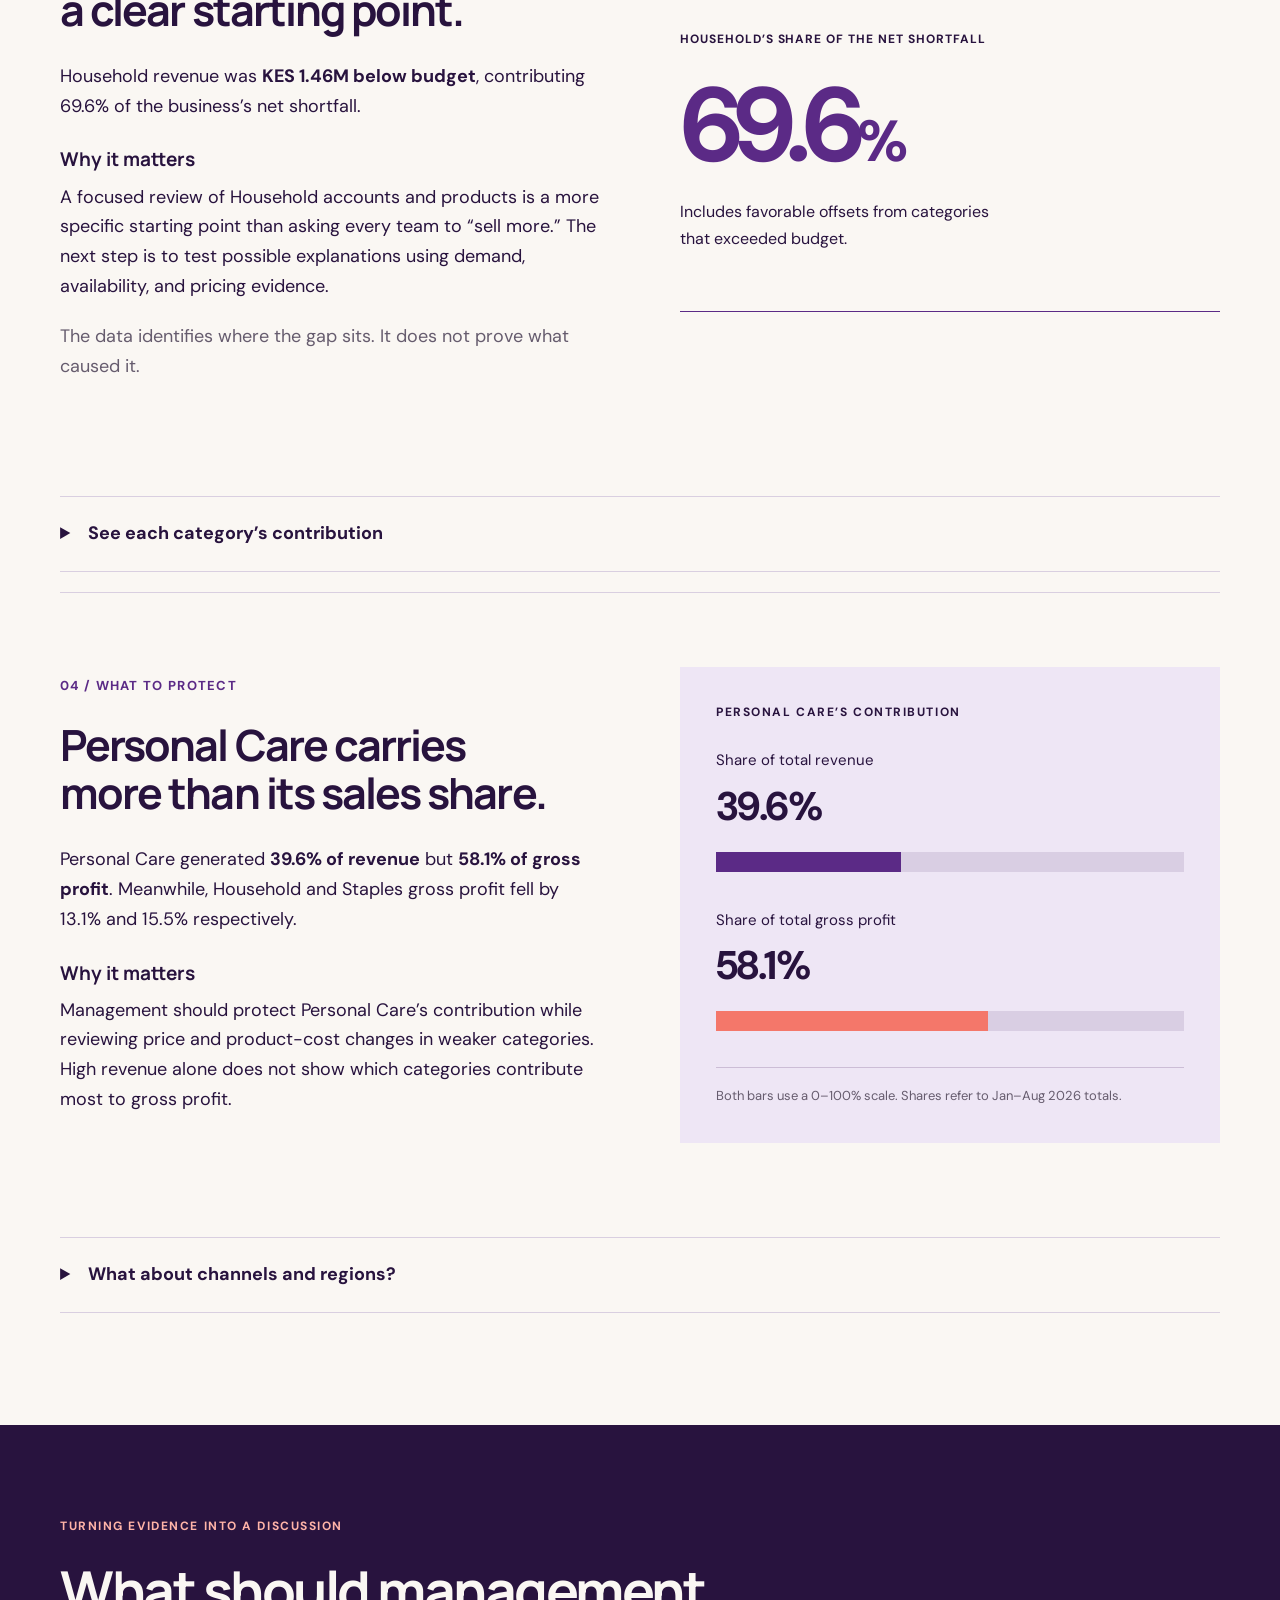
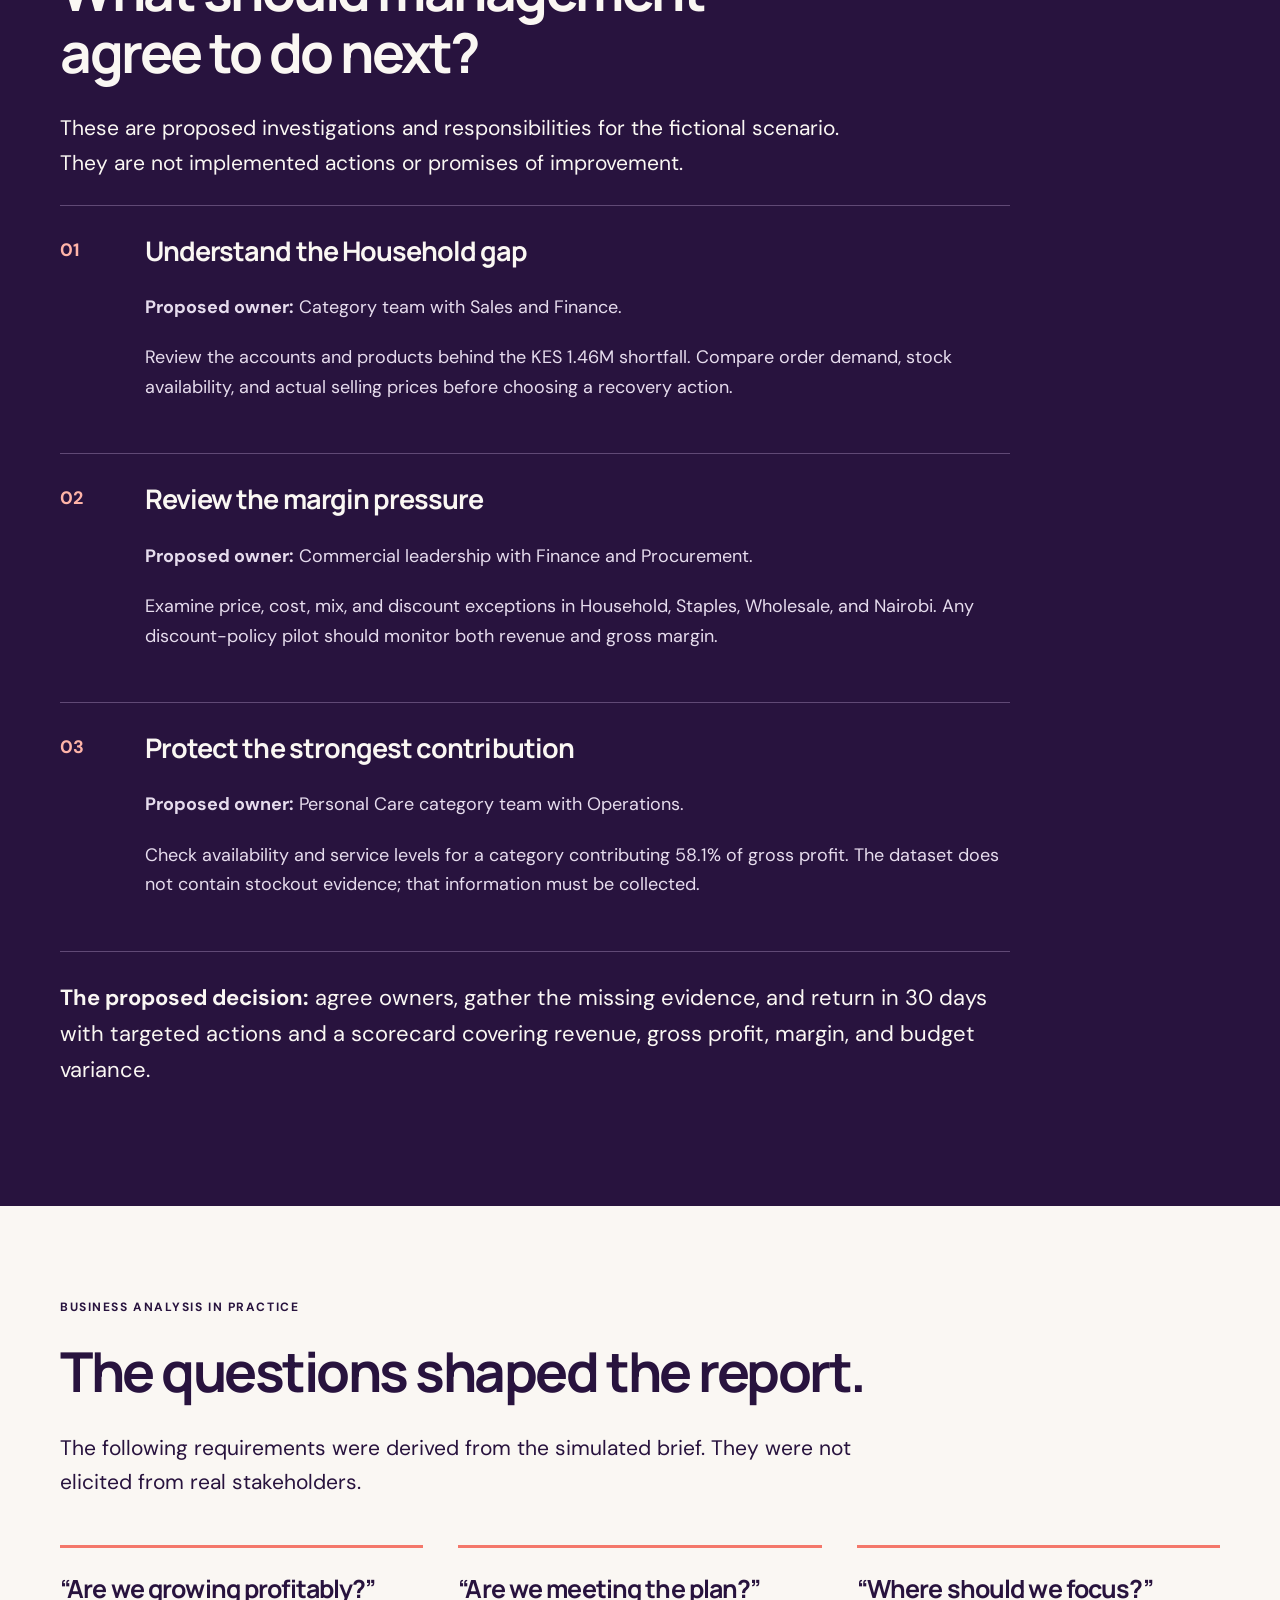
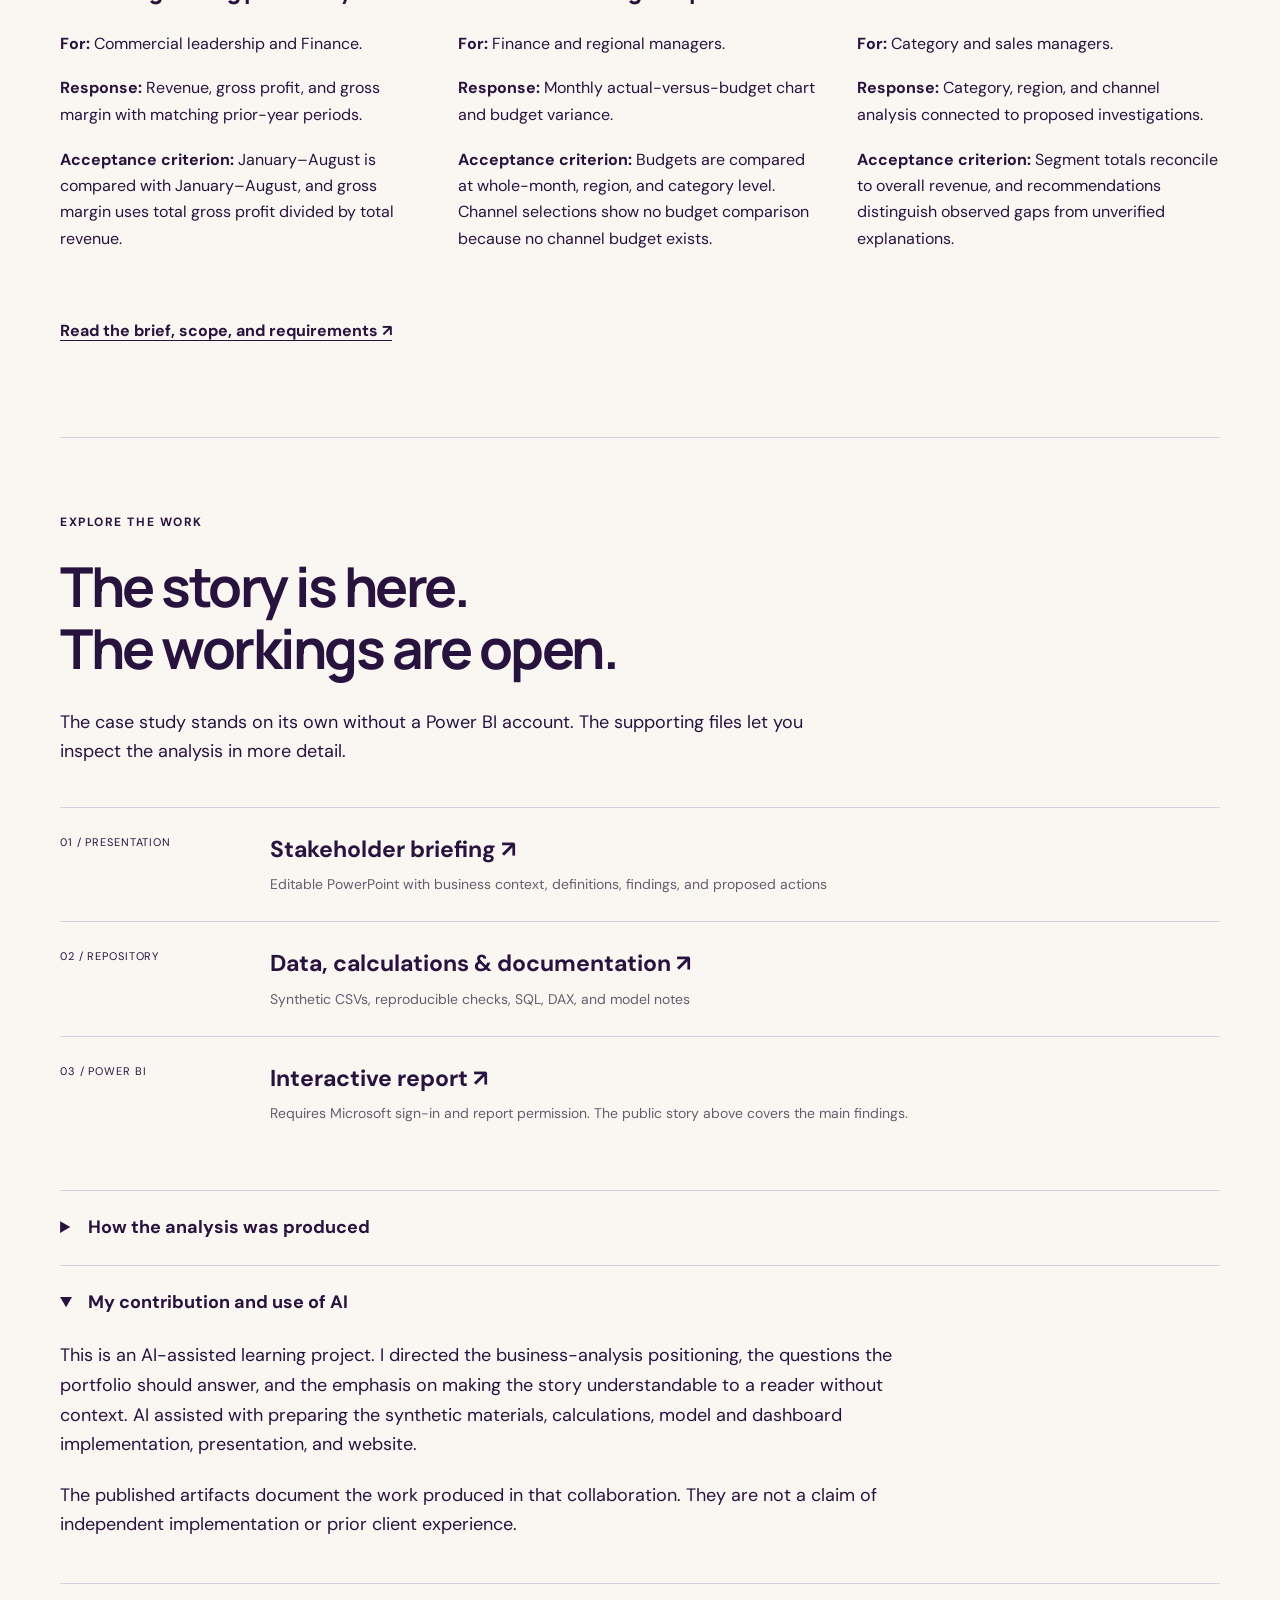
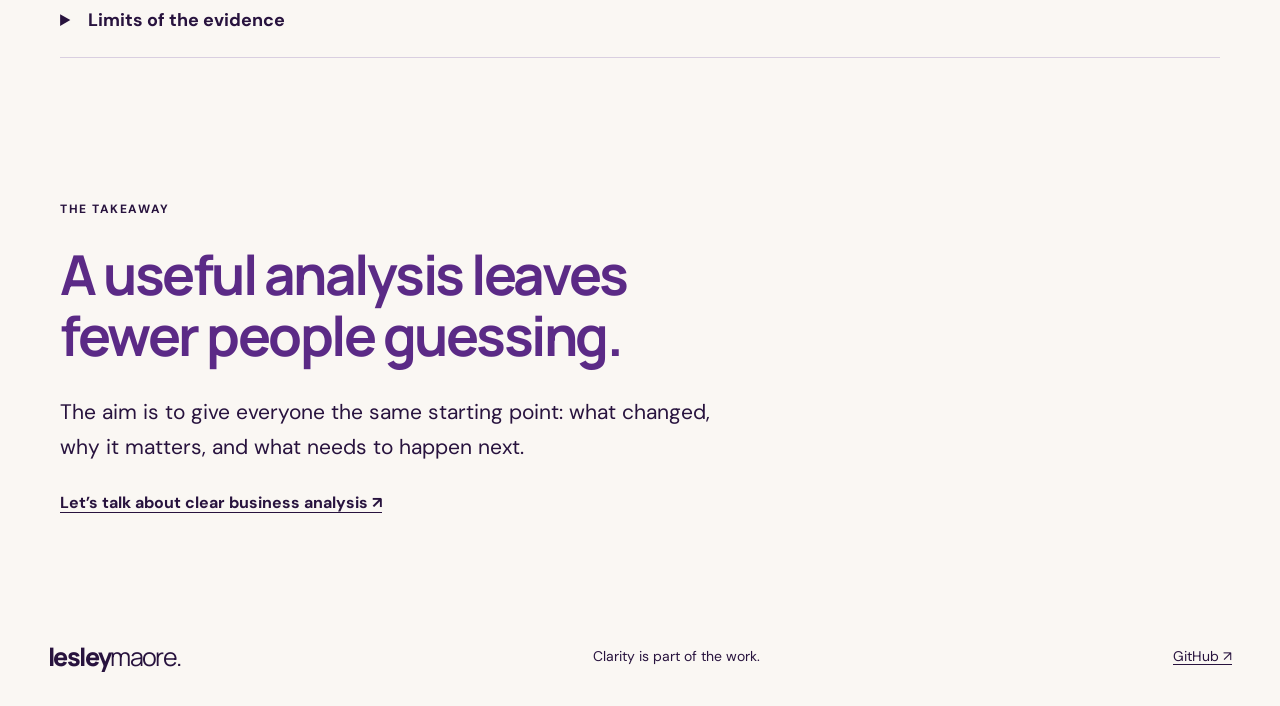
==== commit e382bca7: "Add Work dropdown linking separate project pages" ====
--- a/projects/commercial-performance/index.html
+++ b/projects/commercial-performance/index.html
@@ -1,4 +1,4 @@
-<!doctype html><html lang="en"><head><meta charset="utf-8"><meta name="viewport" content="width=device-width,initial-scale=1"><title>Growing sales. Shrinking margins. | Lesley Maore</title><meta name="description" content="A business analysis case study investigating profitable growth, budget gaps, and management priorities using synthetic distribution data."><meta name="theme-color" content="#28133e"><meta property="og:title" content="Growing sales. Shrinking margins."><meta property="og:description" content="A business analysis case study investigating profitable growth, budget gaps, and management priorities using synthetic distribution data."><meta property="og:type" content="website"><meta property="og:url" content="https://lkmaore.github.io/projects/commercial-performance/"><link rel="icon" href="../../assets/favicon.svg" type="image/svg+xml"><link rel="stylesheet" href="../../assets/style.css"></head><body><a class="skip" href="#main">Skip to content</a><header class="site-header"><a class="wordmark" href="../../index.html" aria-label="Lesley Maore home">lesley<span>maore.</span></a><nav aria-label="Main navigation"><a href="../../index.html#work">Work</a><a href="../../index.html#about">About</a><a href="../../index.html#contact">Let’s talk <span aria-hidden="true">↗</span></a></nav></header><main id="main"><section class="case-hero wrap"><a class="back" href="../../index.html#work">← All work</a><p class="eyebrow">01 / BUSINESS PERFORMANCE ANALYSIS</p><h1>Growing sales.<br><em>Shrinking margins.</em></h1><p class="dek">Are rising sales translating into stronger profits—and is the business meeting its targets?</p><div class="case-meta"><span>Synthetic portfolio case study</span><span>Jan–Aug 2026 vs Jan–Aug 2025</span><span>Currency: Kenyan shillings (KES)</span></div></section>
+<!doctype html><html lang="en"><head><meta charset="utf-8"><meta name="viewport" content="width=device-width,initial-scale=1"><title>Growing sales. Shrinking margins. | Lesley Maore</title><meta name="description" content="A business analysis case study investigating profitable growth, budget gaps, and management priorities using synthetic distribution data."><meta name="theme-color" content="#28133e"><meta property="og:title" content="Growing sales. Shrinking margins."><meta property="og:description" content="A business analysis case study investigating profitable growth, budget gaps, and management priorities using synthetic distribution data."><meta property="og:type" content="website"><meta property="og:url" content="https://lkmaore.github.io/projects/commercial-performance/"><link rel="icon" href="../../assets/favicon.svg" type="image/svg+xml"><link rel="stylesheet" href="../../assets/style.css?v=2"></head><body><a class="skip" href="#main">Skip to content</a><header class="site-header"><a class="wordmark" href="../../index.html" aria-label="Lesley Maore home">lesley<span>maore.</span></a><nav aria-label="Main navigation"><details class="work-menu"><summary>Work <span aria-hidden="true">⌄</span></summary><div class="work-options"><a href="../../projects/commercial-performance/" aria-current="page"><strong>Commercial performance</strong><span>Growing sales. Shrinking margins.</span></a><a href="../../projects/delivery-performance/"><strong>Delivery reliability</strong><span>When delivery breaks the promise.</span></a><a class="all-work" href="../../index.html#work">View all projects →</a></div></details><a href="../../index.html#about">About</a><a href="../../index.html#contact">Let’s talk <span aria-hidden="true">↗</span></a></nav></header><main id="main"><section class="case-hero wrap"><a class="back" href="../../index.html#work">← All work</a><p class="eyebrow">01 / BUSINESS PERFORMANCE ANALYSIS</p><h1>Growing sales.<br><em>Shrinking margins.</em></h1><p class="dek">Are rising sales translating into stronger profits—and is the business meeting its targets?</p><div class="case-meta"><span>Synthetic portfolio case study</span><span>Jan–Aug 2026 vs Jan–Aug 2025</span><span>Currency: Kenyan shillings (KES)</span></div></section>
 <nav class="case-nav" aria-label="Case study sections"><a href="#brief">The brief</a><a href="#findings">The story</a><a href="#decisions">The decisions</a><a href="#evidence">The evidence</a></nav>
 <section id="brief" class="wrap section prose"><p class="eyebrow">FIRST, THE BUSINESS</p><h2>Imagine you’re in the<br>commercial review meeting.</h2><p class="large">Mara Consumer Distribution Ltd. is a fictional business selling everyday products through wholesalers, supermarkets, retailers, hospitality businesses, and e-commerce.</p><p>Management needs to know whether the business is growing profitably and meeting its revenue plan. This project turns sales and budget data into an understandable performance review, with priorities for further investigation.</p><blockquote>“Sales are growing. Are we keeping enough of what we earn, and where should we focus?”<cite>The management question used to frame this case study</cite></blockquote><p class="quiet">This is a simulated brief, not a client engagement. No stakeholder interviews or implemented business improvements are claimed.</p></section>
 <section class="summary-band"><div class="wrap"><p class="eyebrow">THE ANSWER IN 30 SECONDS</p><h2>Growth is real.<br>The pressure on margin is, too.</h2><p>Sales increased by <strong>21.9%</strong>, but gross profit increased by only <strong>8.1%</strong>. Revenue was still <strong>8.0% below budget</strong>. Household products contributed roughly <strong>70% of the net budget shortfall</strong>—a useful place to start investigating.</p></div></section>
@@ -11,4 +11,4 @@
 <section id="decisions" class="decisions"><div class="wrap section"><p class="eyebrow">TURNING EVIDENCE INTO A DISCUSSION</p><h2>What should management<br>agree to do next?</h2><p class="intro">These are proposed investigations and responsibilities for the fictional scenario. They are not implemented actions or promises of improvement.</p><div class="action"><span>01</span><div><h3>Understand the Household gap</h3><p><strong>Proposed owner:</strong> Category team with Sales and Finance.</p><p>Review the accounts and products behind the KES 1.46M shortfall. Compare order demand, stock availability, and actual selling prices before choosing a recovery action.</p></div></div><div class="action"><span>02</span><div><h3>Review the margin pressure</h3><p><strong>Proposed owner:</strong> Commercial leadership with Finance and Procurement.</p><p>Examine price, cost, mix, and discount exceptions in Household, Staples, Wholesale, and Nairobi. Any discount-policy pilot should monitor both revenue and gross margin.</p></div></div><div class="action"><span>03</span><div><h3>Protect the strongest contribution</h3><p><strong>Proposed owner:</strong> Personal Care category team with Operations.</p><p>Check availability and service levels for a category contributing 58.1% of gross profit. The dataset does not contain stockout evidence; that information must be collected.</p></div></div><p class="decision-request"><strong>The proposed decision:</strong> agree owners, gather the missing evidence, and return in 30 days with targeted actions and a scorecard covering revenue, gross profit, margin, and budget variance.</p></div></section>
 <section class="wrap section"><p class="eyebrow">BUSINESS ANALYSIS IN PRACTICE</p><h2>The questions shaped the report.</h2><p class="intro">The following requirements were derived from the simulated brief. They were not elicited from real stakeholders.</p><div class="requirements"><article><h3>“Are we growing profitably?”</h3><p><strong>For:</strong> Commercial leadership and Finance.</p><p><strong>Response:</strong> Revenue, gross profit, and gross margin with matching prior-year periods.</p><p><strong>Acceptance criterion:</strong> January–August is compared with January–August, and gross margin uses total gross profit divided by total revenue.</p></article><article><h3>“Are we meeting the plan?”</h3><p><strong>For:</strong> Finance and regional managers.</p><p><strong>Response:</strong> Monthly actual-versus-budget chart and budget variance.</p><p><strong>Acceptance criterion:</strong> Budgets are compared at whole-month, region, and category level. Channel selections show no budget comparison because no channel budget exists.</p></article><article><h3>“Where should we focus?”</h3><p><strong>For:</strong> Category and sales managers.</p><p><strong>Response:</strong> Category, region, and channel analysis connected to proposed investigations.</p><p><strong>Acceptance criterion:</strong> Segment totals reconcile to overall revenue, and recommendations distinguish observed gaps from unverified explanations.</p></article></div><a class="text-link" href="docs/business-brief.md">Read the brief, scope, and requirements ↗</a></section>
 <section id="evidence" class="wrap section evidence"><p class="eyebrow">EXPLORE THE WORK</p><h2>The story is here.<br>The workings are open.</h2><p>The case study stands on its own without a Power BI account. The supporting files let you inspect the analysis in more detail.</p><div class="resource-links"><a href="downloads/Lesley_Maore_Stakeholder_Briefing.pptx"><span>01 / PRESENTATION</span><strong>Stakeholder briefing ↗</strong><small>Editable PowerPoint with business context, definitions, findings, and proposed actions</small></a><a href="https://github.com/lkmaore/lkmaore.github.io/tree/main/projects/commercial-performance"><span>02 / REPOSITORY</span><strong>Data, calculations & documentation ↗</strong><small>Synthetic CSVs, reproducible checks, SQL, DAX, and model notes</small></a><a href="https://app.powerbi.com/groups/me/reports/a87b44f0-c1c1-4bfe-9082-3bd79261bef2/0c62b11e54b5ee8b6ae3?experience=power-bi"><span>03 / POWER BI</span><strong>Interactive report ↗</strong><small>Requires Microsoft sign-in and report permission. The public story above covers the main findings.</small></a></div><details><summary>How the analysis was produced</summary><p>The supplied synthetic dataset covers January 2024–August 2026: 19,190 sales lines, 9,820 orders, 180 customers, and 60 products. This story compares January–August 2026 with the same months in 2025.</p><p>Revenue is net sales after discounts. Gross profit is revenue minus product costs. Margin is calculated from totals, not by averaging row percentages. Average discount is an unweighted mean across sales lines.</p><p>Budget rows represent a month, region, and category. They are aggregated independently of sales before comparison, avoiding duplicate counting. No channel budget is assumed.</p><p><a href="docs/model-and-metrics.md">See the model, formulas, and safeguards</a> · <a href="docs/data_dictionary.md">Data dictionary</a></p></details><details open><summary>My contribution and use of AI</summary><p>This is an AI-assisted learning project. I directed the business-analysis positioning, the questions the portfolio should answer, and the emphasis on making the story understandable to a reader without context. AI assisted with preparing the synthetic materials, calculations, model and dashboard implementation, presentation, and website.</p><p>The published artifacts document the work produced in that collaboration. They are not a claim of independent implementation or prior client experience.</p></details><details><summary>Limits of the evidence</summary><p>All company, customer, product, and transaction data is synthetic. There are no real stakeholder interviews, implemented recommendations, or measured business benefits.</p><p>Returns, stockouts, delivery costs, operating expenses, receivables, and payment terms are not available. Gross profit is not net profit. The observed patterns cannot establish the causes of margin change.</p><p>The Power BI model uses embedded data snapshots; it is not an automated production reporting pipeline.</p></details></section>
-<section class="closing wrap"><p class="eyebrow">THE TAKEAWAY</p><h2>A useful analysis leaves<br>fewer people guessing.</h2><p>The aim is to give everyone the same starting point: what changed, why it matters, and what needs to happen next.</p><a class="text-link" href="../../index.html#contact">Let’s talk about clear business analysis ↗</a></section></main><footer><a class="wordmark" href="../../index.html">lesley<span>maore.</span></a><p>Clarity is part of the work.</p><a href="https://github.com/lkmaore">GitHub ↗</a></footer><script src="../../assets/site.js" defer></script></body></html>+<section class="closing wrap"><p class="eyebrow">THE TAKEAWAY</p><h2>A useful analysis leaves<br>fewer people guessing.</h2><p>The aim is to give everyone the same starting point: what changed, why it matters, and what needs to happen next.</p><a class="text-link" href="../../index.html#contact">Let’s talk about clear business analysis ↗</a></section></main><footer><a class="wordmark" href="../../index.html">lesley<span>maore.</span></a><p>Clarity is part of the work.</p><a href="https://github.com/lkmaore">GitHub ↗</a></footer><script src="../../assets/site.js?v=2" defer></script></body></html>
--- a/assets/style.css
+++ b/assets/style.css
@@ -2,3 +2,6 @@
 :root{--ink:#28133e;--purple:#5b2a86;--coral:#f4776a;--paper:#faf7f3;--lav:#eee6f5;--muted:#665c6e;--line:#d9cfe0}*{box-sizing:border-box}html{scroll-behavior:smooth;scroll-padding-top:88px}body{margin:0;background:var(--paper);color:var(--ink);font-family:'DM Sans',Arial,sans-serif;font-size:18px;line-height:1.65}a{color:inherit;text-underline-offset:.24em}a:hover{text-decoration-thickness:2px}a:focus-visible,summary:focus-visible,button:focus-visible{outline:3px solid var(--purple);outline-offset:6px}h1,h2,h3,.wordmark{font-family:Manrope,Arial,sans-serif;line-height:1.12;letter-spacing:-.045em}h1,h2,h3,p,figure{margin-top:0}h1{font-size:clamp(58px,7.9vw,112px);font-weight:800;margin-bottom:36px}h2{font-size:clamp(34px,4.3vw,60px);font-weight:700;margin-bottom:28px}h3{font-size:27px;letter-spacing:-.035em}em{color:var(--purple);font-style:normal}p{margin-bottom:1.15em}strong{font-weight:700}.wrap{width:min(1160px,calc(100% - 96px));margin-inline:auto}.site-header{padding:27px 48px;display:flex;align-items:center;justify-content:space-between;max-width:1440px;margin:auto;border-bottom:1px solid var(--line)}.wordmark{text-decoration:none;font-size:25px;font-weight:800;letter-spacing:-.065em}.wordmark span{font-weight:400}.site-header nav{display:flex;gap:35px;font-size:15px;font-weight:600}.site-header nav a{text-decoration:none}.site-header nav a:hover{color:var(--purple)}.skip{position:absolute;left:15px;top:-100px;background:white;z-index:20;padding:12px}.skip:focus{top:10px}.eyebrow{font-size:12px;font-weight:700;letter-spacing:.13em;line-height:1.6;margin-bottom:24px}.hero{padding-block:70px 45px;position:relative}.hero h1{max-width:950px}.hero-bottom{display:flex;align-items:center;gap:65px}.hero-bottom p{max-width:580px;font-size:21px;line-height:1.55;margin:0}.button{display:inline-flex;align-items:center;justify-content:space-between;gap:24px;background:var(--ink);color:white;padding:17px 23px;font-size:15px;text-decoration:none;font-weight:600;min-height:54px}.button:hover{background:var(--purple)}.hero-note{display:flex;align-items:center;justify-content:space-between;border-top:1px solid var(--line);margin-top:54px;padding-top:25px;font-size:10px;letter-spacing:.1em;font-weight:700}.asterisk{font-size:75px;color:var(--coral);line-height:1}.manifesto{background:var(--ink);color:var(--paper);padding-block:76px}.manifesto .wrap{display:grid;grid-template-columns:1fr 1.4fr;column-gap:80px}.manifesto .eyebrow{grid-column:1/-1;color:#d4c2e4}.manifesto h2{font-size:45px;margin:0}.manifesto p:last-child{font-size:23px;line-height:1.5;margin:0;color:#e4d8eb}.section{padding-block:92px}.section-head{margin-bottom:45px}.featured{display:grid;grid-template-columns:1.1fr 1fr;gap:65px;align-items:center}.feature-copy h3{font-size:48px;margin-bottom:25px}.feature-copy h3 a{text-decoration:none}.feature-copy>p:not(.eyebrow){max-width:500px}.quiet{font-size:15px;color:var(--muted)}.text-link{font-weight:700;font-size:16px}.feature-chart{background:var(--lav);padding:36px 38px}.feature-chart>p:not(.eyebrow){font-size:19px;margin:32px 0 16px}.feature-chart small,figcaption{font-size:13px;line-height:1.6;color:var(--muted)}.mini-row{display:grid;grid-template-columns:1fr auto;gap:8px;margin:25px 0}.mini-row strong{font-size:31px;line-height:1}.mini-row span{font-size:15px}.track{height:13px;background:#d9cee3;grid-column:1/-1;margin:13px 0 0;overflow:hidden}.track i{height:100%;display:block;background:var(--purple)}.coral .track i{background:var(--coral)}.about{display:grid;grid-template-columns:1fr 1.4fr;gap:80px;border-top:1px solid var(--line)}.large{font-size:25px;line-height:1.5}.contact{padding-block:80px;background:var(--purple);color:white}.contact p:not(.eyebrow){max-width:590px;font-size:22px}.light{background:var(--paper);color:var(--ink)}.light:hover{background:var(--lav)}footer{display:flex;justify-content:space-between;gap:25px;align-items:center;padding:35px 48px;font-size:14px}footer p{margin:0}.case-hero{padding-block:44px 50px}.back{font-size:14px;display:inline-block;margin-bottom:46px}.case-hero h1{font-size:clamp(52px,7vw,96px)}.dek{font-size:26px;max-width:760px;line-height:1.5}.case-meta{display:flex;flex-wrap:wrap;gap:12px 28px;font-size:13px;color:var(--muted);border-top:1px solid var(--line);padding-top:24px}.case-nav{position:sticky;top:0;z-index:5;display:flex;justify-content:center;gap:40px;background:var(--paper);border-block:1px solid var(--line);padding:16px;font-size:14px}.case-nav a{text-decoration:none;font-weight:700}.prose{max-width:890px}blockquote{border-left:4px solid var(--coral);margin:36px 0;padding:12px 0 12px 28px;font-size:28px;font-weight:600;line-height:1.5}blockquote cite{display:block;font-size:13px;color:var(--muted);font-style:normal;font-weight:400;margin-top:16px}.summary-band{background:var(--ink);color:var(--paper);padding:65px 0}.summary-band .wrap{max-width:950px}.summary-band h2{color:#ffb4a8}.summary-band p:last-child{font-size:23px;max-width:900px;margin-bottom:0}.deliverables{display:grid;grid-template-columns:repeat(3,1fr);gap:40px}.number{display:block;color:var(--purple);font-size:13px;font-weight:700;letter-spacing:.1em;margin-bottom:25px}.deliverables p{font-size:17px}.deliverables h3{font-size:26px}details{border-top:1px solid var(--line);border-bottom:1px solid var(--line);padding:22px 0;margin:20px 0}details+details{border-top:0;margin-top:-20px}summary{cursor:pointer;font-weight:700;font-size:18px;list-style-position:outside;margin-left:20px;padding-left:8px}details[open] summary{margin-bottom:24px}details p,details dl{max-width:880px}dl{display:grid;grid-template-columns:160px 1fr;gap:15px 30px}dt{font-weight:700}dd{margin:0}.glossary{margin-top:44px}.findings{padding-top:0}.finding{display:grid;grid-template-columns:1fr 1fr;gap:80px;align-items:center;padding-block:74px;border-top:1px solid var(--line)}.finding h2{font-size:43px}.finding h3{font-size:19px;margin-top:28px;margin-bottom:12px;letter-spacing:0}.finding-text p{font-size:18px}.retained{padding:36px;background:var(--lav);margin:0}.retained>div{margin-block:26px 36px}.retained span{font-size:15px;display:block}.retained strong{display:block;font-size:40px;letter-spacing:-.04em}.retained .track{height:20px}.retained figcaption{border-top:1px solid #ccbdd6;padding-top:18px}.stack{display:block}.stack .finding-text{max-width:790px}.monthly{margin:40px 0 24px;background:#fff;padding:30px 35px}.monthly figcaption strong{display:block;font-size:23px;color:var(--ink);margin-bottom:4px}.monthly figcaption span{font-size:14px}.legend{display:flex;gap:25px;font-size:13px;margin:20px 0}.legend span{display:flex;align-items:center;gap:8px}.legend i{width:11px;height:11px;background:var(--purple);display:inline-block}.legend i.coral{background:var(--coral)}.plot{display:flex;height:275px;padding-top:5px}.axis{width:35px;display:flex;flex-direction:column;justify-content:space-between;height:240px;font-size:12px;color:var(--muted);transform:translateY(-9px)}.months{display:flex;flex:1;justify-content:space-around;height:240px;background:repeating-linear-gradient(to top,#e9e3ec 0px,#e9e3ec 1px,transparent 1px,transparent 60px);border-bottom:1px solid var(--muted)}.month{width:9%;height:100%;text-align:center;font-size:13px}.bars{height:100%;display:flex;align-items:flex-end;justify-content:center;gap:4px}.bar{width:40%;background:var(--purple);min-height:1px}.budget{background:var(--coral)}.month>span{display:block;margin-top:7px}.table-scroll{overflow:auto}table{width:100%;border-collapse:collapse;font-size:14px}caption{text-align:left;margin-bottom:12px;color:var(--muted)}th,td{padding:11px 12px;text-align:right;border-bottom:1px solid var(--line);white-space:nowrap}th:first-child{text-align:left}.big-stat{border-block:1px solid var(--purple);padding:40px 0}.big-stat>span{font-size:12px;letter-spacing:.08em;font-weight:700}.big-stat strong{display:block;font-size:105px;color:var(--purple);line-height:1.4;letter-spacing:-.07em}.big-stat strong span{font-size:58px}.big-stat p{max-width:320px;font-size:16px}.decisions{background:var(--ink);color:var(--paper)}.decisions .eyebrow,.decisions .action>span{color:#ffb4a8}.intro{max-width:800px;font-size:21px}.action{display:grid;grid-template-columns:55px 1fr;gap:30px;border-top:1px solid #604975;padding-block:30px;max-width:950px}.action>span{font-weight:700}.action h3{font-size:27px}.action p{font-size:18px;color:#e6dced}.decision-request{max-width:950px;border-top:1px solid #604975;padding-top:28px;font-size:22px}.requirements{display:grid;grid-template-columns:repeat(3,1fr);gap:35px;margin:45px 0}.requirements article{border-top:3px solid var(--coral);padding-top:25px}.requirements h3{font-size:25px;line-height:1.3}.requirements p{font-size:16px}.evidence{border-top:1px solid var(--line);padding-top:75px}.evidence>p:not(.eyebrow){max-width:780px}.resource-links{margin:40px 0}.resource-links a{display:grid;grid-template-columns:180px 1fr;gap:8px 30px;text-decoration:none;padding:25px 0;border-top:1px solid var(--line)}.resource-links a:hover strong{text-decoration:underline}.resource-links span{font-size:11px;letter-spacing:.08em}.resource-links strong{font-size:23px;line-height:1.4}.resource-links small{grid-column:2;font-size:14px;color:var(--muted)}.closing{padding-block:30px 90px}.closing p:not(.eyebrow){max-width:660px;font-size:21px}.closing h2{color:var(--purple)}
 @media(min-width:1450px){.hero{padding-block:85px 55px}}@media(max-width:900px){.wrap{width:calc(100% - 48px)}.site-header{padding:22px 24px}.hero-bottom{gap:28px;align-items:flex-start;flex-direction:column}.manifesto .wrap,.about{gap:30px}.featured{gap:28px}.feature-copy h3{font-size:38px}.feature-chart{padding:25px}.finding{gap:35px}.finding h2{font-size:35px}.big-stat strong{font-size:85px}.requirements{grid-template-columns:1fr}.deliverables{gap:25px}.deliverables h3{font-size:23px}}
 @media(max-width:620px){body{font-size:17px}.wrap{width:calc(100% - 40px)}.site-header{padding:20px}.wordmark{font-size:22px}.site-header nav{gap:18px;font-size:13px}.hero{padding-block:48px 30px}.hero h1{font-size:58px;letter-spacing:-.065em}.hero-bottom p{font-size:19px}.hero-note{margin-top:35px}.manifesto{padding-block:48px}.manifesto .wrap,.about,.featured,.finding,.deliverables{display:block}.manifesto h2{font-size:35px;margin-bottom:24px}.manifesto p:last-child{font-size:20px}.section{padding-block:56px}.section-head{margin-bottom:32px}.featured .feature-copy{margin-bottom:34px}.feature-copy h3{font-size:40px}.about>div:first-child{margin-bottom:30px}.large{font-size:23px}.contact{padding-block:50px}footer{padding:26px 20px;flex-wrap:wrap}footer p{display:none}.case-hero{padding-block:30px}.case-hero h1{font-size:51px}.back{margin-bottom:30px}.dek{font-size:22px}.case-meta{gap:8px}.case-nav{gap:20px;font-size:12px;padding:15px 10px}.prose blockquote{font-size:23px;padding-left:20px}.summary-band{padding-block:45px}.summary-band p:last-child{font-size:20px}.deliverables>div{margin-bottom:30px}.number{margin-bottom:18px}dl{display:block}dt{margin-top:20px}dd{margin-top:5px}.finding{padding-block:45px}.finding-text{margin-bottom:32px}.finding h2{font-size:36px}.retained{padding:25px}.big-stat{padding:25px 0}.big-stat strong{font-size:90px}.monthly{padding:20px 14px}.monthly figcaption strong{font-size:21px}.plot{height:230px}.axis,.months{height:195px}.months{background-size:auto 48.75px;background-image:linear-gradient(to top,#e9e3ec 1px,transparent 1px)}.bars{gap:2px}.month{font-size:11px}.action{gap:12px;grid-template-columns:30px 1fr}.action h3{font-size:24px}.resource-links a{display:block}.resource-links span,.resource-links strong,.resource-links small{display:block;margin-bottom:9px}.resource-links strong{font-size:22px}.closing{padding-bottom:55px}.intro{font-size:19px}.feature-chart small{font-size:12px}}@media(prefers-reduced-motion:reduce){html{scroll-behavior:auto}}@media print{.site-header,.case-nav,footer,.button{display:none}details:not([open]){display:block}body{font-size:12pt}h1{font-size:38pt}h2{font-size:25pt}.wrap{width:100%}.section,.finding{padding-block:25px}.finding,.featured{break-inside:avoid}.decisions,.summary-band,.manifesto{background:white;color:#28133e}.decisions p{color:#28133e}.hero-note{display:none}}
+
+/* Project navigation: native disclosure supports touch and keyboard. */
+.site-header{position:relative;z-index:10}.site-header nav{align-items:center}.work-menu{position:relative;border:0;padding:0;margin:0}.work-menu summary{display:flex;align-items:center;gap:7px;list-style:none;margin:0;padding:0;font:inherit;cursor:pointer}.work-menu summary::-webkit-details-marker{display:none}.work-menu[open] summary{margin:0;color:var(--purple)}.work-menu summary>span{transition:transform .15s}.work-menu[open] summary>span{transform:rotate(180deg)}.work-options{position:absolute;top:calc(100% + 18px);right:0;width:330px;padding:10px;background:var(--paper);border:1px solid var(--line);box-shadow:0 12px 30px #28133e20}.site-header .work-options a{display:block;padding:14px 16px;white-space:normal}.work-options a strong{display:block;font-size:15px}.work-options a span{display:block;font-size:13px;font-weight:400;color:var(--muted);margin-top:4px}.work-options a:hover,.work-options a:focus-visible,.work-options a[aria-current="page"]{background:var(--lav)}.work-options .all-work{border-top:1px solid var(--line);font-size:13px;margin-top:6px}@media(max-width:620px){.work-menu{position:static}.work-options{top:calc(100% - 8px);left:20px;right:20px;width:auto}.work-menu summary{font-size:13px}}@media print{.work-options{display:none}}
